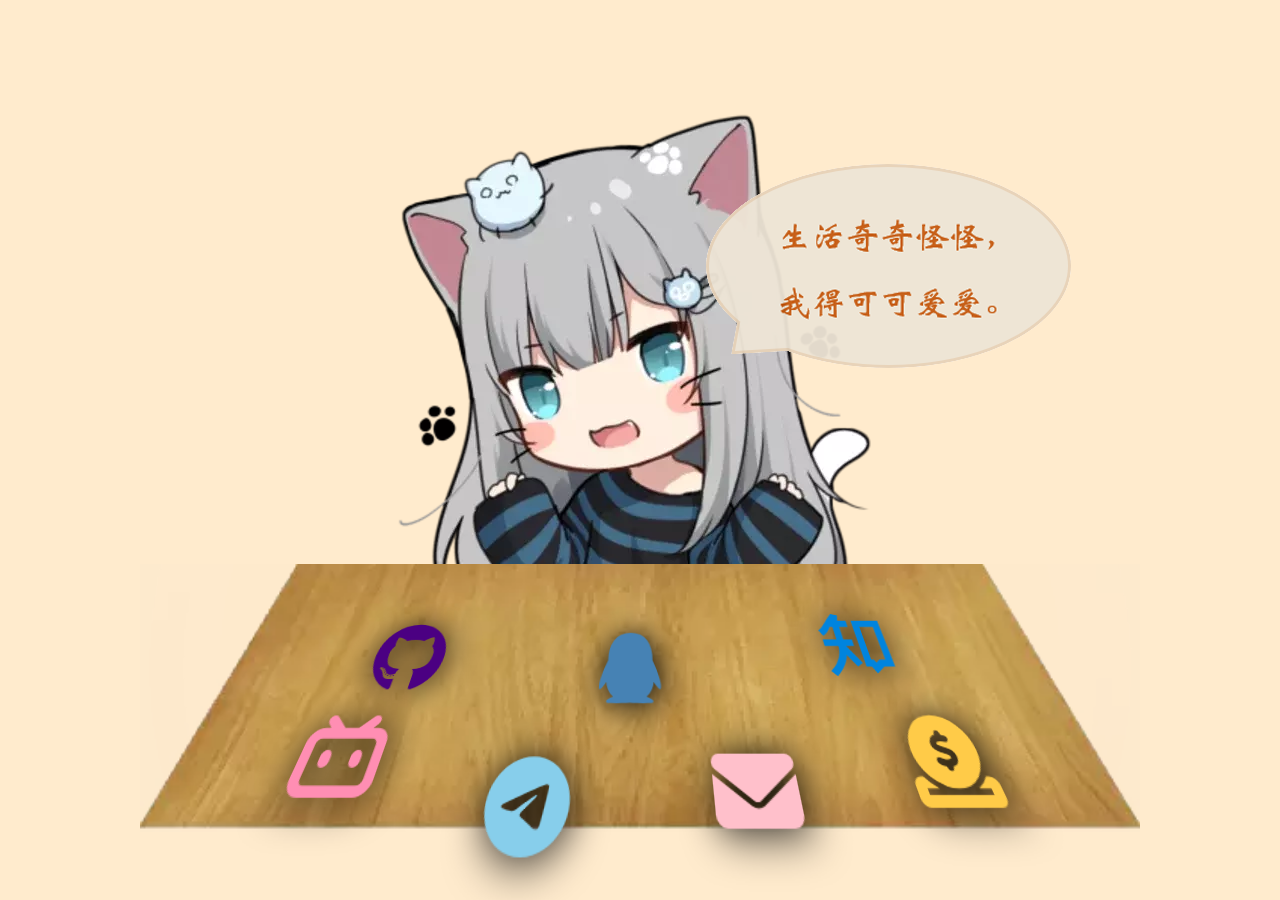
==== index.html @ 1e014f0e "添加知乎，更换图标" ====
<!DOCTYPE html>
<html lang="en">

<head>
    <!--<meta name="viewport" content="width=device-width, initial-scale=1.0">-->
    <meta http-equiv="Content-Type" content="text/html; charset=UTF-8" />
    <meta name="description" content="这里是轻稚天雪的主页哦w">
    <meta name="keywords" content="轻稚,天雪,轻稚天雪,主页,个人网站,博客,blog,qztx,qtqz">
    <meta name="author" content="轻稚天雪">
    <!--<link rel="stylesheet" href="https://use.fontawesome.com/releases/v5.15.4/css/all.css">-->
    <link rel="stylesheet" href="./css/all.min.css">
    <!--fa6-->
    <link rel="Shortcut Icon" href="favicon.ico" type="image/x-icon" />
    <title>🐾轻稚天雪的主页❄</title>
    <style>
        body {
            background-color: blanchedalmond;
            max-width: 100vw;
            margin: 0 auto;
        }

        /*

            display: flex;
    max-width: 100vw;
*/

        .main {
            margin: 0 auto;
            position: relative;
            margin-top: 100px;
            width: 1000px;
            /*text-align: center;
            display: flex;
            flex-direction: column;*/
        }

        .main>img {
            display: block;
            margin: 0 auto;
        }

        .wt {
            width: 1000px;
            position: relative;
            top: -18px;
        }

        .virtualTable {
            margin: 0 auto;
            height: 150px;
            width: 1000px;
            margin: 0 auto;
            perspective: 500px;
            perspective-origin: 50% -100%;
            position: relative;
            top: -255px;
        }

        .table {
            /*border: 1px yellow solid;*/
            height: 150px;
            width: 700px;
            display: flex;
            flex-direction: column;
            justify-content: space-around;
            font-size: 72px;
            transform: rotateX(50deg);
            margin: 0 auto;
            text-shadow: 2px 2px 30px #000000;

        }

        .row {
            /*border: 1px slateblue solid;*/
            display: flex;
            justify-content: space-around;

        }

        .row a {
            margin: 0 50px;
        }

        .row a:hover {
            text-shadow: 2px 2px 30px rgba(255, 219, 102, 0.5);
        }

        .row svg {
            color: rgb(0, 132, 222);
            width: 90px;
            vertical-align: middle;
            fill: currentColor;
            overflow: hidden;
            filter: drop-shadow(2px 2px 18px rgba(0, 0, 0, 0.9));
        }

        .row svg:hover,
        .row a img:hover {
            box-shadow: 1px 1px 50px rgb(255 219 102);
            background-color: rgba(255, 219, 102, 0.4);
            border-radius: 24px;
            filter: none;
        }

        .fa-github {
            color: indigo;
            margin-top: 25px;
        }

        .fa-qq {
            color: steelblue;
            margin-top: 35px;
        }

        .fa-telegram {
            color: skyblue;
            margin-top: 35px;
            margin-right: 20px;
        }

        .fa-donate {
            color: rgb(255, 203, 72);
        }

        .fa-envelope {
            margin-top: 25px;
            color: pink;
        }

        .fa-bilibili {
            color: rgb(255, 142, 179);
        }

        .fa-zhihu {
            color: rgb(5, 109, 232);
        }

        .say {
            position: absolute;
            top: 80px;
            transition: 0.8s;
            opacity: 0;
            display: none;
            right: 0;
            left: 0;
            transform: translateX(250px);
        }

        .say2 {
            top: 60px;
            opacity: 0.95;
            display: initial;
        }

        .loading-bar {
            position: fixed;
            top: 0;
            left: 0;
            z-index: 99999;
            opacity: 0;
            transition: opacity .4s linear;
        }

        .progress {
            position: fixed;
            top: 0;
            left: 0;
            width: 0;
            height: 3px;
            background-color: #4da0ff;
            box-shadow: 0 0 10px rgba(119, 182, 255, .7);
        }

        .loading-bar.loading {
            opacity: 1;
            transition: none;
        }

        .loading-bar.loading .progress {
            transition: width .4s ease;
        }
    </style>
</head>

<body>
    <div class="loading-bar">
        <div class="progress"></div>
    </div>
    <div class="main">
        <img src='img/27.webp'>
        <img class="wt" src='img/wt.webp'>
        <img class="say" src='img/say.png' onclick="s()">
    </div>
    <div style="height: 0px;">
        <div class="virtualTable">
            <div class="table">
                <div class="row">
                    <a href="https://github.com/qtqz" target="_blank"><i class="fab fa-github" title="我的GitHub"></i></a>
                    <a href="javascript:alert('保密哦w');"><i class="fab fa-qq" title="我的QQ"></i></a>
                    <a href="https://www.zhihu.com/people/qi-feng-li-zhi" title="我的知乎" target="_blank">
                        <svg viewBox="0 0 25 25">
                            <path
                                d="m12.344 17.963l-1.688 1.074l-2.131-3.35c-.44 1.402-1.172 2.665-2.139 3.825c-.402.483-.82.918-1.301 1.375c-.155.147-.775.717-.878.82l-1.414-1.414c.139-.139.787-.735.915-.856c.43-.408.795-.79 1.142-1.206c1.266-1.518 2.03-3.21 2.137-5.231H3v-2h4V7h-.868c-.689 1.266-1.558 2.222-2.618 2.857L2.486 8.143c1.395-.838 2.425-2.604 5.038-5.36l1.952.434c-.14.633-.303 1.227-.489 1.783H11.5v2H9v4h2.5v2H9.185l3.159 4.963zm3.838-.07L17.298 17H19V7h-4v10h.736l.446.893zM13 5h8v14h-3l-2.5 2l-1-2H13V5z">
                            </path>
                        </svg>
                        <!--<i class="fa-brands fa-zhihu"
                           ></i>-->
                    </a>
                </div>
                <div class="row">
                    <a href="javascript:alert('保密哦w');" title="我的B站"><i class="fa-brands fa-bilibili"
                            title="我的B站"></i></a>
                    <a href="javascript:alert('qtqz9');"><i class="fab fa-telegram" title="我的Telegram"></i></a>
                    <a href="javascript:alert('qzqz7@qq.com');"><i class="fas fa-envelope" title="我的电子邮箱"></i></a>
                    <a href="http://www.pkuit.com/data/attachment/album/202204/22/164747d7974y2d2m4lhk5b.png"
                        target="_blank"><i class="fas fa-donate" title="给我打钱"></i></a>
                </div>
            </div>
        </div>
    </div>
    <script>
        setTimeout(function () {
            //百度统计，加载失败不影响其他内容
            var _hmt = _hmt || [];
            (function () {
                var hm = document.createElement("script");
                hm.src = "https://hm.baidu.com/hm.js?e3f80eebb7039766ba117caa9000c0c2";
                var s = document.getElementsByTagName("script")[0];
                s.parentNode.insertBefore(hm, s);
            })();
        }, 3000);
        function s() {
            alert(navigator.userAgent + '\nCookie= ' + navigator.cookieEnabled + '\nclientWidth= ' + document.documentElement.clientWidth + '' + '\nclientHeight= ' + document.documentElement.clientHeight + '\nscreenwidth= ' + window.screen.width + '\nscreenheight= ' + window.screen.height + '\ndevicePixelRatio= ' + window.devicePixelRatio);
        }

        //by https://liuyib.github.io/2019/09/24/use-pjax-to-your-site/#%E5%BC%80%E5%A7%8B%E4%BD%BF%E7%94%A8
        var loadingBar = parent.document.querySelector(".loading-bar");
        var progress = parent.document.querySelector(".loading-bar .progress");
        var MID_LOADING_WIDTH = 58;
        // 进度条的最大增加宽度
        var MAX_LOADING_WIDTH = 95;
        var timer = null;
        //加载进度条
        //console.log('开始时执行的函数');
        // 进度条默认已经加载 20%
        var loadingBarWidth = 20;
        // 显示进度条
        loadingBar.classList.add("loading");
        // 初始化进度条的宽度
        progress.style.width = loadingBarWidth + "%";

        clearInterval(timer);
        timer = setInterval(function () {
            // 进度条的增加速度（可以改为一个随机值，显得更加真实）
            // 先快后慢
            if (loadingBarWidth < MID_LOADING_WIDTH) {
                loadingBarWidth += 5;
            } else {
                loadingBarWidth += 2.5;
            }
            // 当进度条到达 95% 后停止增加
            if (loadingBarWidth > MAX_LOADING_WIDTH) {
                loadingBarWidth = MAX_LOADING_WIDTH;
            }
            progress.style.width = loadingBarWidth + "%";
        }, 900);
        window.onload = () => {
            document.querySelector('.say').classList.add("say2");
            //console.log('完成之后执行的函数');
            clearInterval(timer);
            progress.style.width = "100%";
            loadingBar.classList.remove("loading");
            setTimeout(function () {
                progress.style.width = 0;
            }, 400);
        }

        /*
        console.log($(document.querySelector('link')).html());
        $(".say").addClass("say2");
        
        setTimeout(function () {
            document.querySelector('.say').classList.add("say2");
        }, 1800);
*/
    </script>
    <!--
-->
</body>
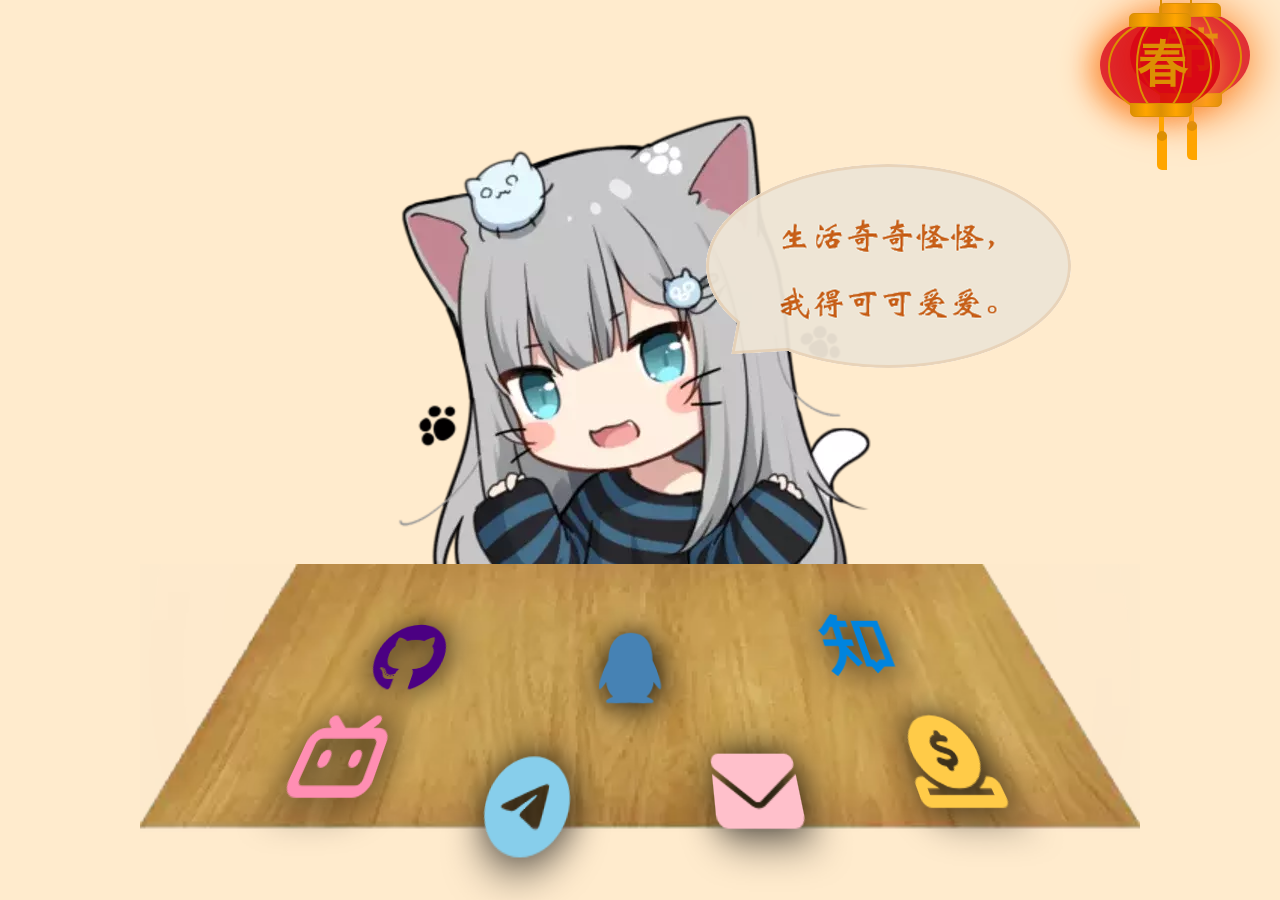
==== commit f8d6fdd9: "添加春节灯笼" ====
--- a/index.html
+++ b/index.html
@@ -12,17 +12,187 @@
     <!--fa6-->
     <link rel="Shortcut Icon" href="favicon.ico" type="image/x-icon" />
     <title>🐾轻稚天雪的主页❄</title>
+<style type="text/css">
+.deng-box {
+	position: fixed;
+	top: -40px;
+	right: -20px;
+	z-index: 999;
+}
+ 
+.deng-box1 {
+	position: fixed;
+	top: -30px;
+	right: 10px;
+	z-index: 999;
+}
+ 
+.deng-box1 .deng {
+	position: relative;
+	width: 120px;
+	height: 90px;
+	margin: 50px;
+	background: #d8000f;
+	background: rgba(216, 0, 15, 0.8);
+	border-radius: 50% 50%;
+	-webkit-transform-origin: 50% -100px;
+	-webkit-animation: swing 5s infinite ease-in-out;
+	box-shadow: -5px 5px 30px 4px rgba(252, 144, 61, 1);
+}
+ 
+.deng {
+	position: relative;
+	width: 120px;
+	height: 90px;
+	margin: 50px;
+	background: #d8000f;
+	background: rgba(216, 0, 15, 0.8);
+	border-radius: 50% 50%;
+	-webkit-transform-origin: 50% -100px;
+	-webkit-animation: swing 3s infinite ease-in-out;
+	box-shadow: -5px 5px 50px 4px rgba(250, 108, 0, 1);
+}
+ 
+.deng-a {
+	width: 100px;
+	height: 90px;
+	background: #d8000f;
+	background: rgba(216, 0, 15, 0.1);
+	margin: 12px 8px 8px 8px;
+	border-radius: 50% 50%;
+	border: 2px solid #dc8f03;
+}
+ 
+.deng-b {
+	width: 45px;
+	height: 90px;
+	background: #d8000f;
+	background: rgba(216, 0, 15, 0.1);
+	margin: -4px 8px 8px 26px;
+	border-radius: 50% 50%;
+	border: 2px solid #dc8f03;
+}
+ 
+.xian {
+	position: absolute;
+	top: -20px;
+	left: 60px;
+	width: 2px;
+	height: 20px;
+	background: #dc8f03;
+}
+ 
+.shui-a {
+	position: relative;
+	width: 5px;
+	height: 20px;
+	margin: -5px 0 0 59px;
+	-webkit-animation: swing 4s infinite ease-in-out;
+	-webkit-transform-origin: 50% -45px;
+	background: #ffa500;
+	border-radius: 0 0 5px 5px;
+}
+ 
+.shui-b {
+	position: absolute;
+	top: 14px;
+	left: -2px;
+	width: 10px;
+	height: 10px;
+	background: #dc8f03;
+	border-radius: 50%;
+}
+ 
+.shui-c {
+	position: absolute;
+	top: 18px;
+	left: -2px;
+	width: 10px;
+	height: 35px;
+	background: #ffa500;
+	border-radius: 0 0 0 5px;
+}
+ 
+.deng:before {
+	position: absolute;
+	top: -7px;
+	left: 29px;
+	height: 12px;
+	width: 60px;
+	content: " ";
+	display: block;
+	z-index: 999;
+	border-radius: 5px 5px 0 0;
+	border: solid 1px #dc8f03;
+	background: #ffa500;
+	background: linear-gradient(to right, #dc8f03, #ffa500, #dc8f03, #ffa500, #dc8f03);
+}
+ 
+.deng:after {
+	position: absolute;
+	bottom: -7px;
+	left: 10px;
+	height: 12px;
+	width: 60px;
+	content: " ";
+	display: block;
+	margin-left: 20px;
+	border-radius: 0 0 5px 5px;
+	border: solid 1px #dc8f03;
+	background: #ffa500;
+	background: linear-gradient(to right, #dc8f03, #ffa500, #dc8f03, #ffa500, #dc8f03);
+}
+ 
+.deng-t {
+	font-family: 华文行楷,Arial,Lucida Grande,Tahoma,sans-serif;
+	font-size: 3.2rem;
+	color: #dc8f03;
+	font-weight: bold;
+	line-height: 85px;
+	text-align: center;
+}
+ 
+.night .deng-t, 
+.night .deng-box, 
+.night .deng-box1 {
+	background: transparent !important;
+}
+ 
+@-moz-keyframes swing {
+	0% {
+		-moz-transform: rotate(-10deg)
+	}
+ 
+	50% {
+		-moz-transform: rotate(10deg)
+	}
+ 
+	100% {
+		-moz-transform: rotate(-10deg)
+	}
+}
+ 
+@-webkit-keyframes swing {
+	0% {
+		-webkit-transform: rotate(-10deg)
+	}
+ 
+	50% {
+		-webkit-transform: rotate(10deg)
+	}
+ 
+	100% {
+		-webkit-transform: rotate(-10deg)
+	}
+}
+</style>
     <style>
         body {
             background-color: blanchedalmond;
+            margin: 0 auto;
+        }
+        /*display: flex;
             max-width: 100vw;
-            margin: 0 auto;
-        }
-
-        /*
-
-            display: flex;
-    max-width: 100vw;
 */
 
         .main {
@@ -184,6 +354,27 @@
 </head>
 
 <body>
+    <!-- 给你的网站添加灯笼特效！ - 荼蘼博客https://blog.tomys.top/2021-02/2021newyear/  灯笼1 -->
+<div class="deng-box">
+	<div class="deng">
+		<div class="xian"></div>
+		<div class="deng-a">
+			<div class="deng-b"><div class="deng-t">节</div></div>
+		</div>
+		<div class="shui shui-a"><div class="shui-c"></div><div class="shui-b"></div></div>
+	</div>
+</div>
+<!-- 灯笼2 -->
+<div class="deng-box1">
+	<div class="deng">
+		<div class="xian"></div>
+		<div class="deng-a">
+			<div class="deng-b"><div class="deng-t">春</div></div>
+		</div>
+		<div class="shui shui-a"><div class="shui-c"></div><div class="shui-b"></div></div>
+	</div>
+</div>
+
     <div class="loading-bar">
         <div class="progress"></div>
     </div>
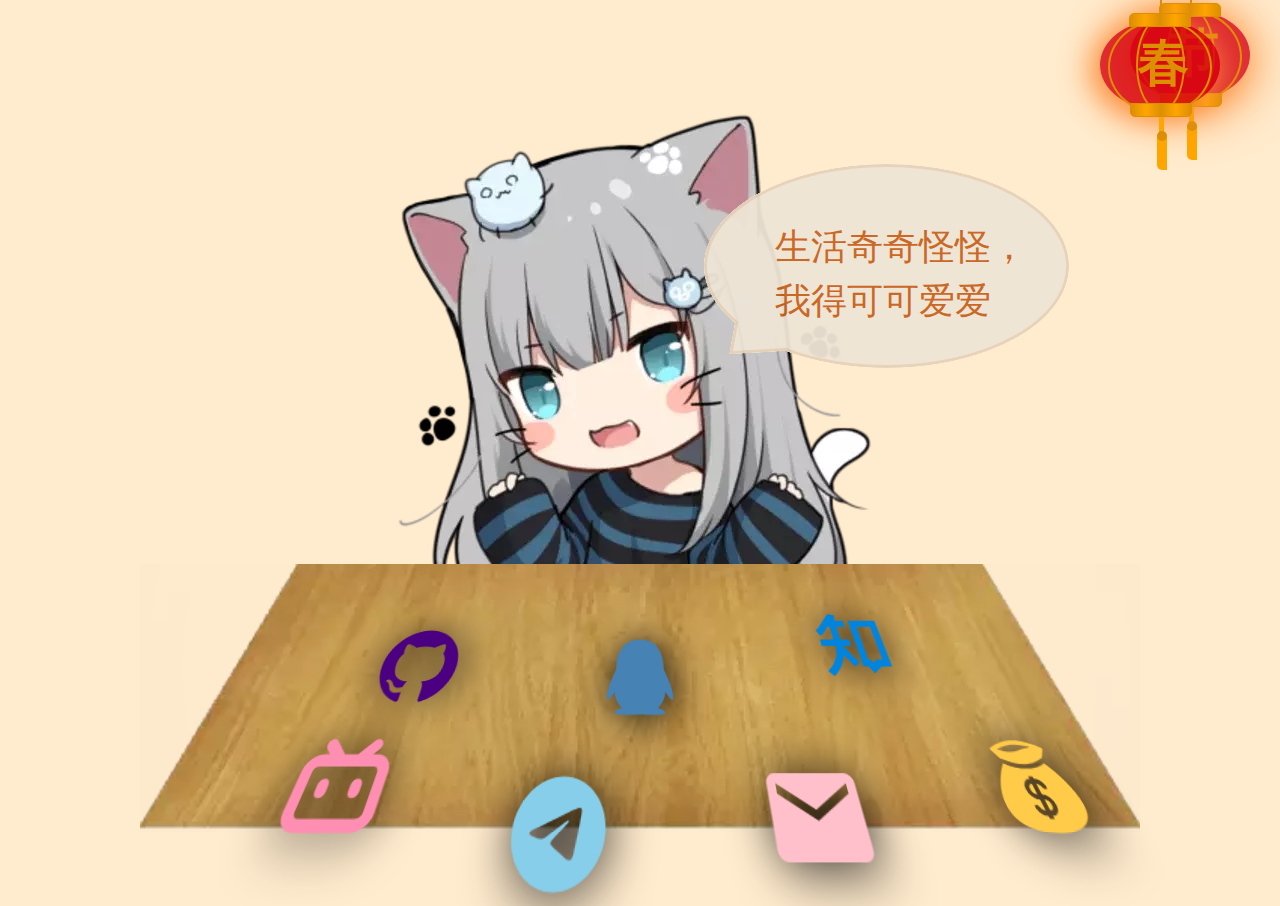
==== commit 132c13e7: "更换图标方案，减小体积" ====
--- a/index.html
+++ b/index.html
@@ -7,194 +7,211 @@
     <meta name="description" content="这里是轻稚天雪的主页哦w">
     <meta name="keywords" content="轻稚,天雪,轻稚天雪,主页,个人网站,博客,blog,qztx,qtqz">
     <meta name="author" content="轻稚天雪">
-    <!--<link rel="stylesheet" href="https://use.fontawesome.com/releases/v5.15.4/css/all.css">-->
-    <link rel="stylesheet" href="./css/all.min.css">
-    <!--fa6-->
     <link rel="Shortcut Icon" href="favicon.ico" type="image/x-icon" />
     <title>🐾轻稚天雪的主页❄</title>
-<style type="text/css">
-.deng-box {
-	position: fixed;
-	top: -40px;
-	right: -20px;
-	z-index: 999;
-}
- 
-.deng-box1 {
-	position: fixed;
-	top: -30px;
-	right: 10px;
-	z-index: 999;
-}
- 
-.deng-box1 .deng {
-	position: relative;
-	width: 120px;
-	height: 90px;
-	margin: 50px;
-	background: #d8000f;
-	background: rgba(216, 0, 15, 0.8);
-	border-radius: 50% 50%;
-	-webkit-transform-origin: 50% -100px;
-	-webkit-animation: swing 5s infinite ease-in-out;
-	box-shadow: -5px 5px 30px 4px rgba(252, 144, 61, 1);
-}
- 
-.deng {
-	position: relative;
-	width: 120px;
-	height: 90px;
-	margin: 50px;
-	background: #d8000f;
-	background: rgba(216, 0, 15, 0.8);
-	border-radius: 50% 50%;
-	-webkit-transform-origin: 50% -100px;
-	-webkit-animation: swing 3s infinite ease-in-out;
-	box-shadow: -5px 5px 50px 4px rgba(250, 108, 0, 1);
-}
- 
-.deng-a {
-	width: 100px;
-	height: 90px;
-	background: #d8000f;
-	background: rgba(216, 0, 15, 0.1);
-	margin: 12px 8px 8px 8px;
-	border-radius: 50% 50%;
-	border: 2px solid #dc8f03;
-}
- 
-.deng-b {
-	width: 45px;
-	height: 90px;
-	background: #d8000f;
-	background: rgba(216, 0, 15, 0.1);
-	margin: -4px 8px 8px 26px;
-	border-radius: 50% 50%;
-	border: 2px solid #dc8f03;
-}
- 
-.xian {
-	position: absolute;
-	top: -20px;
-	left: 60px;
-	width: 2px;
-	height: 20px;
-	background: #dc8f03;
-}
- 
-.shui-a {
-	position: relative;
-	width: 5px;
-	height: 20px;
-	margin: -5px 0 0 59px;
-	-webkit-animation: swing 4s infinite ease-in-out;
-	-webkit-transform-origin: 50% -45px;
-	background: #ffa500;
-	border-radius: 0 0 5px 5px;
-}
- 
-.shui-b {
-	position: absolute;
-	top: 14px;
-	left: -2px;
-	width: 10px;
-	height: 10px;
-	background: #dc8f03;
-	border-radius: 50%;
-}
- 
-.shui-c {
-	position: absolute;
-	top: 18px;
-	left: -2px;
-	width: 10px;
-	height: 35px;
-	background: #ffa500;
-	border-radius: 0 0 0 5px;
-}
- 
-.deng:before {
-	position: absolute;
-	top: -7px;
-	left: 29px;
-	height: 12px;
-	width: 60px;
-	content: " ";
-	display: block;
-	z-index: 999;
-	border-radius: 5px 5px 0 0;
-	border: solid 1px #dc8f03;
-	background: #ffa500;
-	background: linear-gradient(to right, #dc8f03, #ffa500, #dc8f03, #ffa500, #dc8f03);
-}
- 
-.deng:after {
-	position: absolute;
-	bottom: -7px;
-	left: 10px;
-	height: 12px;
-	width: 60px;
-	content: " ";
-	display: block;
-	margin-left: 20px;
-	border-radius: 0 0 5px 5px;
-	border: solid 1px #dc8f03;
-	background: #ffa500;
-	background: linear-gradient(to right, #dc8f03, #ffa500, #dc8f03, #ffa500, #dc8f03);
-}
- 
-.deng-t {
-	font-family: 华文行楷,Arial,Lucida Grande,Tahoma,sans-serif;
-	font-size: 3.2rem;
-	color: #dc8f03;
-	font-weight: bold;
-	line-height: 85px;
-	text-align: center;
-}
- 
-.night .deng-t, 
-.night .deng-box, 
-.night .deng-box1 {
-	background: transparent !important;
-}
- 
-@-moz-keyframes swing {
-	0% {
-		-moz-transform: rotate(-10deg)
-	}
- 
-	50% {
-		-moz-transform: rotate(10deg)
-	}
- 
-	100% {
-		-moz-transform: rotate(-10deg)
-	}
-}
- 
-@-webkit-keyframes swing {
-	0% {
-		-webkit-transform: rotate(-10deg)
-	}
- 
-	50% {
-		-webkit-transform: rotate(10deg)
-	}
- 
-	100% {
-		-webkit-transform: rotate(-10deg)
-	}
-}
-</style>
+    <style type="text/css">
+        .deng-box {
+            position: fixed;
+            top: -40px;
+            right: -20px;
+            z-index: 999;
+        }
+
+        .deng-box1 {
+            position: fixed;
+            top: -30px;
+            right: 10px;
+            z-index: 999;
+        }
+
+        .deng-box1 .deng {
+            position: relative;
+            width: 120px;
+            height: 90px;
+            margin: 50px;
+            background: #d8000f;
+            background: rgba(216, 0, 15, 0.8);
+            border-radius: 50% 50%;
+            -webkit-transform-origin: 50% -100px;
+            transform-origin: 50% -100px;
+            animation: swing 5s infinite ease-in-out;
+            -webkit-animation: swing 5s infinite ease-in-out;
+            box-shadow: -5px 5px 30px 4px rgba(252, 144, 61, 1);
+        }
+
+        .deng {
+            position: relative;
+            width: 120px;
+            height: 90px;
+            margin: 50px;
+            background: #d8000f;
+            background: rgba(216, 0, 15, 0.8);
+            border-radius: 50% 50%;
+            transform-origin: 50% -100px;
+            -webkit-transform-origin: 50% -100px;
+            -webkit-animation: swing 3s infinite ease-in-out;
+            animation: swing 3s infinite ease-in-out;
+            box-shadow: -5px 5px 50px 4px rgba(250, 108, 0, 1);
+        }
+
+        .deng-a {
+            width: 100px;
+            height: 90px;
+            background: #d8000f;
+            background: rgba(216, 0, 15, 0.1);
+            margin: 12px 8px 8px 8px;
+            border-radius: 50% 50%;
+            border: 2px solid #dc8f03;
+        }
+
+        .deng-b {
+            width: 45px;
+            height: 90px;
+            background: #d8000f;
+            background: rgba(216, 0, 15, 0.1);
+            margin: -4px 8px 8px 26px;
+            border-radius: 50% 50%;
+            border: 2px solid #dc8f03;
+        }
+
+        .xian {
+            position: absolute;
+            top: -20px;
+            left: 60px;
+            width: 2px;
+            height: 20px;
+            background: #dc8f03;
+        }
+
+        .shui-a {
+            position: relative;
+            width: 5px;
+            height: 20px;
+            margin: -5px 0 0 59px;
+            -webkit-animation: swing 4s infinite ease-in-out;
+            animation: swing 4s infinite ease-in-out;
+            -webkit-transform-origin: 50% -45px;
+            transform-origin: 50% -45px;
+            background: #ffa500;
+            border-radius: 0 0 5px 5px;
+        }
+
+        .shui-b {
+            position: absolute;
+            top: 14px;
+            left: -2px;
+            width: 10px;
+            height: 10px;
+            background: #dc8f03;
+            border-radius: 50%;
+        }
+
+        .shui-c {
+            position: absolute;
+            top: 18px;
+            left: -2px;
+            width: 10px;
+            height: 35px;
+            background: #ffa500;
+            border-radius: 0 0 0 5px;
+        }
+
+        .deng:before {
+            position: absolute;
+            top: -7px;
+            left: 29px;
+            height: 12px;
+            width: 60px;
+            content: " ";
+            display: block;
+            z-index: 999;
+            border-radius: 5px 5px 0 0;
+            border: solid 1px #dc8f03;
+            background: #ffa500;
+            background: linear-gradient(to right, #dc8f03, #ffa500, #dc8f03, #ffa500, #dc8f03);
+        }
+
+        .deng:after {
+            position: absolute;
+            bottom: -7px;
+            left: 10px;
+            height: 12px;
+            width: 60px;
+            content: " ";
+            display: block;
+            margin-left: 20px;
+            border-radius: 0 0 5px 5px;
+            border: solid 1px #dc8f03;
+            background: #ffa500;
+            background: linear-gradient(to right, #dc8f03, #ffa500, #dc8f03, #ffa500, #dc8f03);
+        }
+
+        .deng-t {
+            font-family: 华文行楷, Arial, Lucida Grande, Tahoma, sans-serif;
+            font-size: 3.2rem;
+            color: #dc8f03;
+            font-weight: bold;
+            line-height: 85px;
+            text-align: center;
+        }
+
+        .night .deng-t,
+        .night .deng-box,
+        .night .deng-box1 {
+            background: transparent !important;
+        }
+
+        @keyframes swing {
+            0% {
+                transform: rotate(-10deg)
+            }
+
+            50% {
+                transform: rotate(10deg)
+            }
+
+            100% {
+                transform: rotate(-10deg)
+            }
+        }
+
+        @-moz-keyframes swing {
+            0% {
+                -moz-transform: rotate(-10deg)
+            }
+
+            50% {
+                -moz-transform: rotate(10deg)
+            }
+
+            100% {
+                -moz-transform: rotate(-10deg)
+            }
+        }
+
+        @-webkit-keyframes swing {
+            0% {
+                -webkit-transform: rotate(-10deg)
+            }
+
+            50% {
+                -webkit-transform: rotate(10deg)
+            }
+
+            100% {
+                -webkit-transform: rotate(-10deg)
+            }
+        }
+    </style>
     <style>
         body {
             background-color: blanchedalmond;
             margin: 0 auto;
         }
+
         /*display: flex;
             max-width: 100vw;
 */
-
         .main {
             margin: 0 auto;
             position: relative;
@@ -205,7 +222,8 @@
             flex-direction: column;*/
         }
 
-        .main>img {
+        .main>img,
+        .say>img {
             display: block;
             margin: 0 auto;
         }
@@ -228,7 +246,6 @@
         }
 
         .table {
-            /*border: 1px yellow solid;*/
             height: 150px;
             width: 700px;
             display: flex;
@@ -238,27 +255,24 @@
             transform: rotateX(50deg);
             margin: 0 auto;
             text-shadow: 2px 2px 30px #000000;
-
         }
 
         .row {
-            /*border: 1px slateblue solid;*/
             display: flex;
-            justify-content: space-around;
-
+            justify-content: space-evenly;
         }
 
         .row a {
             margin: 0 50px;
         }
 
-        .row a:hover {
+        /*.row a:hover {
             text-shadow: 2px 2px 30px rgba(255, 219, 102, 0.5);
-        }
+        }*/
 
         .row svg {
-            color: rgb(0, 132, 222);
             width: 90px;
+            height: 90px;
             vertical-align: middle;
             fill: currentColor;
             overflow: hidden;
@@ -268,59 +282,68 @@
         .row svg:hover,
         .row a img:hover {
             box-shadow: 1px 1px 50px rgb(255 219 102);
-            background-color: rgba(255, 219, 102, 0.4);
+            background-color: rgba(255, 219, 102, 0.37);
             border-radius: 24px;
             filter: none;
         }
 
-        .fa-github {
+        .github {
             color: indigo;
             margin-top: 25px;
         }
 
-        .fa-qq {
+        .qq {
             color: steelblue;
             margin-top: 35px;
         }
 
-        .fa-telegram {
+        .telegram {
             color: skyblue;
             margin-top: 35px;
             margin-right: 20px;
         }
 
-        .fa-donate {
+        .donate {
             color: rgb(255, 203, 72);
         }
 
-        .fa-envelope {
+        .mail {
             margin-top: 25px;
             color: pink;
         }
 
-        .fa-bilibili {
+        .bilibili {
             color: rgb(255, 142, 179);
         }
 
-        .fa-zhihu {
-            color: rgb(5, 109, 232);
+        .zhihu {
+            color: rgb(0, 132, 222);
         }
 
         .say {
             position: absolute;
-            top: 80px;
+            top: 90px;
             transition: 0.8s;
             opacity: 0;
-            display: none;
-            right: 0;
-            left: 0;
-            transform: translateX(250px);
+            right: 64px;
+            width: 375px;
         }
 
         .say2 {
             top: 60px;
             opacity: 0.95;
-            display: initial;
+        }
+
+        .say-text {
+            font-size: 36px;
+            position: absolute;
+            display: block;
+            left: 74px;
+            top: 60px;
+            width: 7em;
+            line-height: 1.5em;
+            color: rgb(200, 97, 27);
+            font-family: 华文行楷, Arial, Lucida Grande, Tahoma, sans-serif;
         }
 
         .loading-bar {
@@ -355,25 +378,35 @@
 
 <body>
     <!-- 给你的网站添加灯笼特效！ - 荼蘼博客https://blog.tomys.top/2021-02/2021newyear/  灯笼1 -->
-<div class="deng-box">
-	<div class="deng">
-		<div class="xian"></div>
-		<div class="deng-a">
-			<div class="deng-b"><div class="deng-t">节</div></div>
-		</div>
-		<div class="shui shui-a"><div class="shui-c"></div><div class="shui-b"></div></div>
-	</div>
-</div>
-<!-- 灯笼2 -->
-<div class="deng-box1">
-	<div class="deng">
-		<div class="xian"></div>
-		<div class="deng-a">
-			<div class="deng-b"><div class="deng-t">春</div></div>
-		</div>
-		<div class="shui shui-a"><div class="shui-c"></div><div class="shui-b"></div></div>
-	</div>
-</div>
+    <div class="deng-box">
+        <div class="deng">
+            <div class="xian"></div>
+            <div class="deng-a">
+                <div class="deng-b">
+                    <div class="deng-t">节</div>
+                </div>
+            </div>
+            <div class="shui shui-a">
+                <div class="shui-c"></div>
+                <div class="shui-b"></div>
+            </div>
+        </div>
+    </div>
+    <!-- 灯笼2 -->
+    <div class="deng-box1">
+        <div class="deng">
+            <div class="xian"></div>
+            <div class="deng-a">
+                <div class="deng-b">
+                    <div class="deng-t">春</div>
+                </div>
+            </div>
+            <div class="shui shui-a">
+                <div class="shui-c"></div>
+                <div class="shui-b"></div>
+            </div>
+        </div>
+    </div>
 
     <div class="loading-bar">
         <div class="progress"></div>
@@ -381,31 +414,53 @@
     <div class="main">
         <img src='img/27.webp'>
         <img class="wt" src='img/wt.webp'>
-        <img class="say" src='img/say.png' onclick="s()">
+        <div class="say"><span class="say-text">生活奇奇怪怪，我得可可爱爱</span><img src='img/say.png' onclick="s()"></div>
     </div>
     <div style="height: 0px;">
         <div class="virtualTable">
             <div class="table">
                 <div class="row">
-                    <a href="https://github.com/qtqz" target="_blank"><i class="fab fa-github" title="我的GitHub"></i></a>
-                    <a href="javascript:alert('保密哦w');"><i class="fab fa-qq" title="我的QQ"></i></a>
+                    <a href="https://github.com/qtqz" target="_blank" title="我的GitHub"><svg class="github"
+                            xmlns="http://www.w3.org/2000/svg" width="1em" height="1em" viewBox="0 0 24 24">
+                            <path fill="currentColor"
+                                d="M12 2C6.475 2 2 6.475 2 12a9.994 9.994 0 0 0 6.838 9.488c.5.087.687-.213.687-.476c0-.237-.013-1.024-.013-1.862c-2.512.463-3.162-.612-3.362-1.175c-.113-.288-.6-1.175-1.025-1.413c-.35-.187-.85-.65-.013-.662c.788-.013 1.35.725 1.538 1.025c.9 1.512 2.338 1.087 2.912.825c.088-.65.35-1.087.638-1.337c-2.225-.25-4.55-1.113-4.55-4.938c0-1.088.387-1.987 1.025-2.688c-.1-.25-.45-1.275.1-2.65c0 0 .837-.262 2.75 1.026a9.28 9.28 0 0 1 2.5-.338c.85 0 1.7.112 2.5.337c1.912-1.3 2.75-1.024 2.75-1.024c.55 1.375.2 2.4.1 2.65c.637.7 1.025 1.587 1.025 2.687c0 3.838-2.337 4.688-4.562 4.938c.362.312.675.912.675 1.85c0 1.337-.013 2.412-.013 2.75c0 .262.188.574.688.474A10.016 10.016 0 0 0 22 12c0-5.525-4.475-10-10-10z" />
+                        </svg></a>
+                    <a href="javascript:alert('保密哦w');" title="我的QQ"><svg class="qq" xmlns="http://www.w3.org/2000/svg"
+                            width="32" height="32" viewBox="0 0 24 24">
+                            <path fill="currentColor"
+                                d="M19.913 14.529a31.977 31.977 0 0 0-.675-1.886l-.91-2.246c0-.026.012-.468.012-.696C18.34 5.86 16.507 2 12 2S5.66 5.86 5.66 9.7c0 .229.011.671.012.697l-.91 2.246a32.777 32.777 0 0 0-.675 1.886c-.86 2.737-.581 3.87-.369 3.895c.455.054 1.771-2.06 1.771-2.06c0 1.224.637 2.822 2.016 3.976c-.515.157-1.147.399-1.554.695c-.365.267-.319.54-.253.65c.289.481 4.955.307 6.303.157c1.347.15 6.014.324 6.302-.158c.066-.11.112-.382-.253-.649c-.407-.296-1.039-.538-1.555-.696c1.379-1.153 2.016-2.751 2.016-3.976c0 0 1.316 2.115 1.771 2.06c.212-.025.49-1.157-.37-3.894" />
+                        </svg></a>
                     <a href="https://www.zhihu.com/people/qi-feng-li-zhi" title="我的知乎" target="_blank">
-                        <svg viewBox="0 0 25 25">
+                        <svg class="zhihu" viewBox="0 0 25 25">
                             <path
                                 d="m12.344 17.963l-1.688 1.074l-2.131-3.35c-.44 1.402-1.172 2.665-2.139 3.825c-.402.483-.82.918-1.301 1.375c-.155.147-.775.717-.878.82l-1.414-1.414c.139-.139.787-.735.915-.856c.43-.408.795-.79 1.142-1.206c1.266-1.518 2.03-3.21 2.137-5.231H3v-2h4V7h-.868c-.689 1.266-1.558 2.222-2.618 2.857L2.486 8.143c1.395-.838 2.425-2.604 5.038-5.36l1.952.434c-.14.633-.303 1.227-.489 1.783H11.5v2H9v4h2.5v2H9.185l3.159 4.963zm3.838-.07L17.298 17H19V7h-4v10h.736l.446.893zM13 5h8v14h-3l-2.5 2l-1-2H13V5z">
                             </path>
                         </svg>
-                        <!--<i class="fa-brands fa-zhihu"
-                           ></i>-->
                     </a>
                 </div>
                 <div class="row">
-                    <a href="javascript:alert('保密哦w');" title="我的B站"><i class="fa-brands fa-bilibili"
-                            title="我的B站"></i></a>
-                    <a href="javascript:alert('qtqz9');"><i class="fab fa-telegram" title="我的Telegram"></i></a>
-                    <a href="javascript:alert('qzqz7@qq.com');"><i class="fas fa-envelope" title="我的电子邮箱"></i></a>
+                    <a href="javascript:alert('保密哦w');" title="我的B站"><svg class="bilibili"
+                            xmlns="http://www.w3.org/2000/svg" width="1em" height="1em" viewBox="0 0 24 24">
+                            <path fill="currentColor"
+                                d="M18.223 3.086a1.25 1.25 0 0 1 0 1.768L17.08 5.996h1.17A3.75 3.75 0 0 1 22 9.747v7.5a3.75 3.75 0 0 1-3.75 3.75H5.75A3.75 3.75 0 0 1 2 17.247v-7.5a3.75 3.75 0 0 1 3.75-3.75h1.166L5.775 4.855a1.25 1.25 0 1 1 1.767-1.768l2.652 2.652c.079.079.145.165.198.257h3.213c.053-.092.12-.18.199-.258l2.651-2.652a1.25 1.25 0 0 1 1.768 0zm.027 5.42H5.75a1.25 1.25 0 0 0-1.247 1.157l-.003.094v7.5c0 .659.51 1.199 1.157 1.246l.093.004h12.5a1.25 1.25 0 0 0 1.247-1.157l.003-.093v-7.5c0-.69-.56-1.25-1.25-1.25zm-10 2.5c.69 0 1.25.56 1.25 1.25v1.25a1.25 1.25 0 1 1-2.5 0v-1.25c0-.69.56-1.25 1.25-1.25zm7.5 0c.69 0 1.25.56 1.25 1.25v1.25a1.25 1.25 0 1 1-2.5 0v-1.25c0-.69.56-1.25 1.25-1.25z" />
+                        </svg></a>
+                    <a href="javascript:alert('qtqz9');" title="我的Telegram"><svg class="telegram"
+                            xmlns="http://www.w3.org/2000/svg" width="1em" height="1em" viewBox="0 0 24 24">
+                            <path fill="currentColor"
+                                d="M12 2C6.48 2 2 6.48 2 12s4.48 10 10 10s10-4.48 10-10S17.52 2 12 2zm4.64 6.8c-.15 1.58-.8 5.42-1.13 7.19c-.14.75-.42 1-.68 1.03c-.58.05-1.02-.38-1.58-.75c-.88-.58-1.38-.94-2.23-1.5c-.99-.65-.35-1.01.22-1.59c.15-.15 2.71-2.48 2.76-2.69a.2.2 0 0 0-.05-.18c-.06-.05-.14-.03-.21-.02c-.09.02-1.49.95-4.22 2.79c-.4.27-.76.41-1.08.4c-.36-.01-1.04-.2-1.55-.37c-.63-.2-1.12-.31-1.08-.66c.02-.18.27-.36.74-.55c2.92-1.27 4.86-2.11 5.83-2.51c2.78-1.16 3.35-1.36 3.73-1.36c.08 0 .27.02.39.12c.1.08.13.19.14.27c-.01.06.01.24 0 .38z" />
+                        </svg></a>
+                    <a href="javascript:alert('qzqz7@qq.com');" title="我的电子邮箱"><svg class="mail"
+                            xmlns="http://www.w3.org/2000/svg" width="1em" height="1em" viewBox="0 2.4 24 24">
+                            <path fill="currentColor"
+                                d="M4 22.4q-.825 0-1.413-.587T2 20.4v-12q0-.825.588-1.413T4 6.4h16q.825 0 1.413.588T22 8.4v12q0 .825-.588 1.413T20 22.4H4Zm8-7l8-5v-2l-8 5l-8-5v2l8 5Z" />
+                        </svg></a>
                     <a href="http://www.pkuit.com/data/attachment/album/202204/22/164747d7974y2d2m4lhk5b.png"
-                        target="_blank"><i class="fas fa-donate" title="给我打钱"></i></a>
+                        target="_blank" title="给我打钱"><i></i><svg class="donate" xmlns="http://www.w3.org/2000/svg"
+                            width="1em" height="1em" viewBox="0 0 48 48">
+                            <path fill="currentColor" fill-rule="evenodd"
+                                d="M24.04 6c-4.517 0-8.633 1.492-11.068 2.711c-.22.11-.425.218-.616.322c-.378.206-.7.398-.956.567l2.77 4.078l1.304.519c5.096 2.571 11.93 2.571 17.027 0l1.48-.768l2.62-3.829a15.503 15.503 0 0 0-1.69-.957C32.489 7.437 28.472 6 24.04 6Zm-6.443 4.616a24.579 24.579 0 0 1-2.901-.728C16.977 8.875 20.377 7.8 24.039 7.8c2.537 0 4.936.516 6.92 1.17c-2.325.327-4.806.882-7.17 1.565c-1.86.538-4.034.48-6.192.081Zm15.96 5.064l-.245.124c-5.607 2.828-13.043 2.828-18.65 0l-.232-.118C6.008 24.927-.422 41.997 24.04 41.997c24.46 0 17.873-17.389 9.517-26.317ZM23 24a2 2 0 0 0 0 4v-4Zm2-2v-1h-2v1a4 4 0 0 0 0 8v4a2 2 0 0 1-1.886-1.333a1 1 0 1 0-1.886.666A4.001 4.001 0 0 0 23 36v1h2v-1a4 4 0 1 0 0-8v-4c.87 0 1.611.555 1.887 1.333a1 1 0 1 0 1.885-.666A4.001 4.001 0 0 0 25 22Zm0 8v4a2 2 0 1 0 0-4Z"
+                                clip-rule="evenodd" />
+                        </svg></a>
                 </div>
             </div>
         </div>
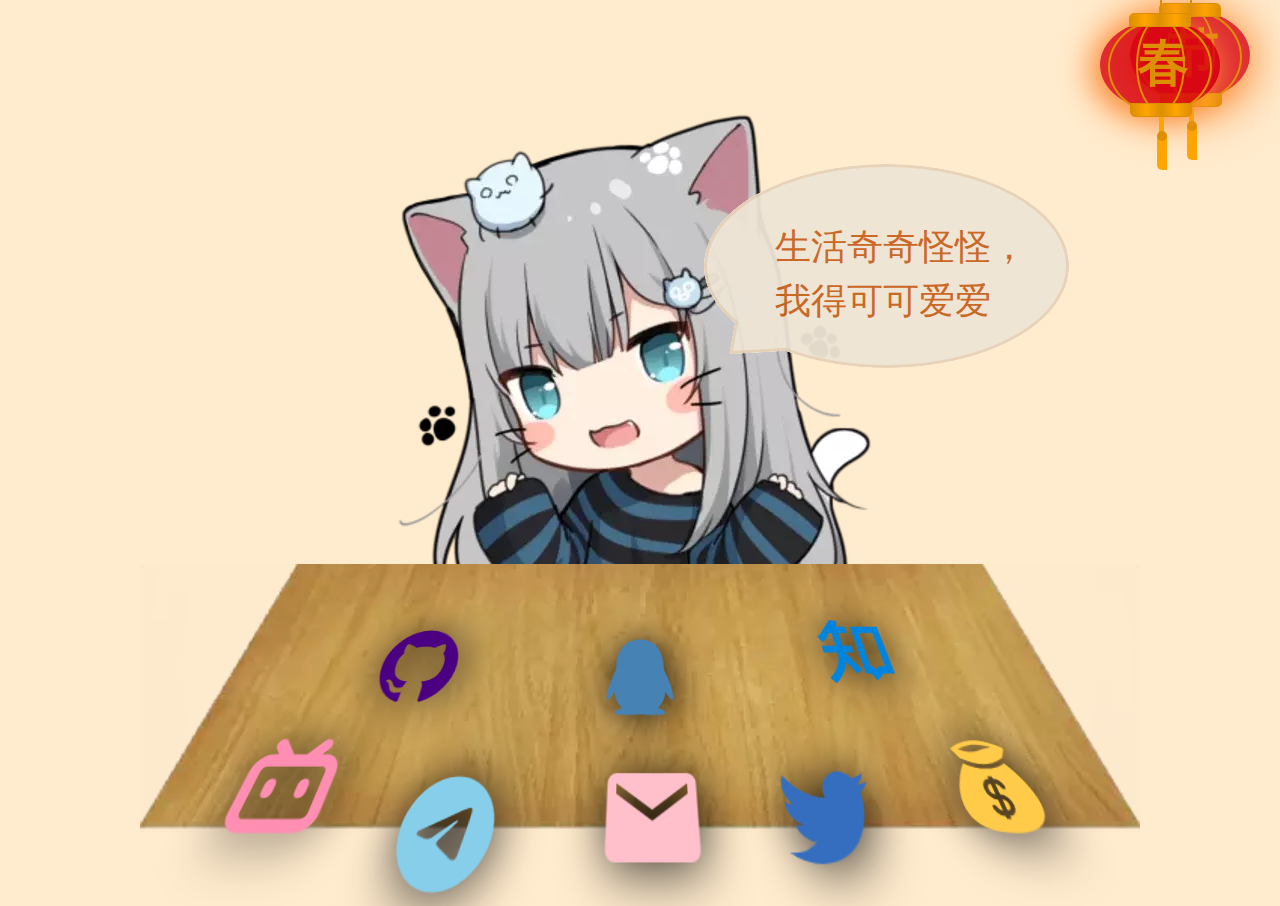
==== commit 1514d074: "add twitter and B site" ====
--- a/index.html
+++ b/index.html
@@ -247,7 +247,7 @@
 
         .table {
             height: 150px;
-            width: 700px;
+            width: 800px;
             display: flex;
             flex-direction: column;
             justify-content: space-around;
@@ -263,7 +263,7 @@
         }
 
         .row a {
-            margin: 0 50px;
+            margin: 0 0px;
         }
 
         /*.row a:hover {
@@ -316,8 +316,15 @@
             color: rgb(255, 142, 179);
         }
 
+        .twitter {
+            color: rgb(24 95 191);
+            color: rgb(54 110 191);
+            margin-top: 25px;
+        }
+
         .zhihu {
             color: rgb(0, 132, 222);
+            margin-top: 10px;
         }
 
         .say {
@@ -430,7 +437,7 @@
                             <path fill="currentColor"
                                 d="M19.913 14.529a31.977 31.977 0 0 0-.675-1.886l-.91-2.246c0-.026.012-.468.012-.696C18.34 5.86 16.507 2 12 2S5.66 5.86 5.66 9.7c0 .229.011.671.012.697l-.91 2.246a32.777 32.777 0 0 0-.675 1.886c-.86 2.737-.581 3.87-.369 3.895c.455.054 1.771-2.06 1.771-2.06c0 1.224.637 2.822 2.016 3.976c-.515.157-1.147.399-1.554.695c-.365.267-.319.54-.253.65c.289.481 4.955.307 6.303.157c1.347.15 6.014.324 6.302-.158c.066-.11.112-.382-.253-.649c-.407-.296-1.039-.538-1.555-.696c1.379-1.153 2.016-2.751 2.016-3.976c0 0 1.316 2.115 1.771 2.06c.212-.025.49-1.157-.37-3.894" />
                         </svg></a>
-                    <a href="https://www.zhihu.com/people/qi-feng-li-zhi" title="我的知乎" target="_blank">
+                    <a href="https://www.zhihu.com/people/qi-feng-li-zhi" target="_blank" title="我的知乎">
                         <svg class="zhihu" viewBox="0 0 25 25">
                             <path
                                 d="m12.344 17.963l-1.688 1.074l-2.131-3.35c-.44 1.402-1.172 2.665-2.139 3.825c-.402.483-.82.918-1.301 1.375c-.155.147-.775.717-.878.82l-1.414-1.414c.139-.139.787-.735.915-.856c.43-.408.795-.79 1.142-1.206c1.266-1.518 2.03-3.21 2.137-5.231H3v-2h4V7h-.868c-.689 1.266-1.558 2.222-2.618 2.857L2.486 8.143c1.395-.838 2.425-2.604 5.038-5.36l1.952.434c-.14.633-.303 1.227-.489 1.783H11.5v2H9v4h2.5v2H9.185l3.159 4.963zm3.838-.07L17.298 17H19V7h-4v10h.736l.446.893zM13 5h8v14h-3l-2.5 2l-1-2H13V5z">
@@ -439,7 +446,7 @@
                     </a>
                 </div>
                 <div class="row">
-                    <a href="javascript:alert('保密哦w');" title="我的B站"><svg class="bilibili"
+                    <a href="https://space.bilibili.com/272073535" target="_blank" title="我的B站"><svg class="bilibili"
                             xmlns="http://www.w3.org/2000/svg" width="1em" height="1em" viewBox="0 0 24 24">
                             <path fill="currentColor"
                                 d="M18.223 3.086a1.25 1.25 0 0 1 0 1.768L17.08 5.996h1.17A3.75 3.75 0 0 1 22 9.747v7.5a3.75 3.75 0 0 1-3.75 3.75H5.75A3.75 3.75 0 0 1 2 17.247v-7.5a3.75 3.75 0 0 1 3.75-3.75h1.166L5.775 4.855a1.25 1.25 0 1 1 1.767-1.768l2.652 2.652c.079.079.145.165.198.257h3.213c.053-.092.12-.18.199-.258l2.651-2.652a1.25 1.25 0 0 1 1.768 0zm.027 5.42H5.75a1.25 1.25 0 0 0-1.247 1.157l-.003.094v7.5c0 .659.51 1.199 1.157 1.246l.093.004h12.5a1.25 1.25 0 0 0 1.247-1.157l.003-.093v-7.5c0-.69-.56-1.25-1.25-1.25zm-10 2.5c.69 0 1.25.56 1.25 1.25v1.25a1.25 1.25 0 1 1-2.5 0v-1.25c0-.69.56-1.25 1.25-1.25zm7.5 0c.69 0 1.25.56 1.25 1.25v1.25a1.25 1.25 0 1 1-2.5 0v-1.25c0-.69.56-1.25 1.25-1.25z" />
@@ -453,6 +460,11 @@
                             xmlns="http://www.w3.org/2000/svg" width="1em" height="1em" viewBox="0 2.4 24 24">
                             <path fill="currentColor"
                                 d="M4 22.4q-.825 0-1.413-.587T2 20.4v-12q0-.825.588-1.413T4 6.4h16q.825 0 1.413.588T22 8.4v12q0 .825-.588 1.413T20 22.4H4Zm8-7l8-5v-2l-8 5l-8-5v2l8 5Z" />
+                        </svg></a>
+                    <a href="javascript:alert('保密哦w');" title="我的Twitter"><svg class="twitter" xmlns="http://www.w3.org/2000/svg"
+                            width="24" height="24" viewBox="0 0 24 24">
+                            <path fill="currentColor"
+                                d="M22.162 5.656a8.384 8.384 0 0 1-2.402.658A4.196 4.196 0 0 0 21.6 4c-.82.488-1.719.83-2.656 1.015a4.182 4.182 0 0 0-7.126 3.814a11.874 11.874 0 0 1-8.62-4.37a4.168 4.168 0 0 0-.566 2.103c0 1.45.738 2.731 1.86 3.481a4.168 4.168 0 0 1-1.894-.523v.052a4.185 4.185 0 0 0 3.355 4.101a4.21 4.21 0 0 1-1.89.072A4.185 4.185 0 0 0 7.97 16.65a8.394 8.394 0 0 1-6.191 1.732a11.83 11.83 0 0 0 6.41 1.88c7.693 0 11.9-6.373 11.9-11.9c0-.18-.005-.362-.013-.54a8.496 8.496 0 0 0 2.087-2.165z" />
                         </svg></a>
                     <a href="http://www.pkuit.com/data/attachment/album/202204/22/164747d7974y2d2m4lhk5b.png"
                         target="_blank" title="给我打钱"><i></i><svg class="donate" xmlns="http://www.w3.org/2000/svg"
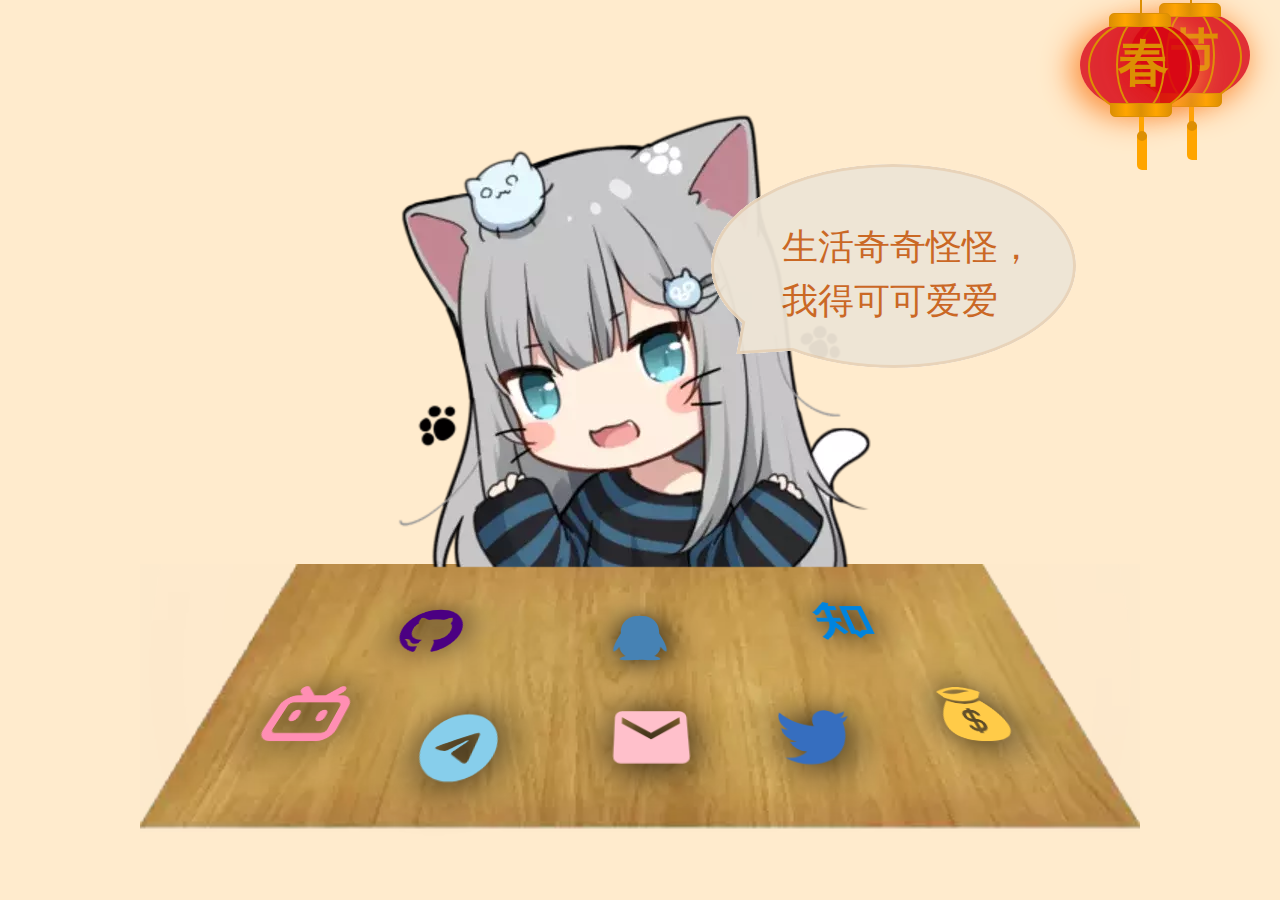
==== commit 8f929c02: "重构页面" ====
--- a/index.html
+++ b/index.html
@@ -20,11 +20,12 @@
         .deng-box1 {
             position: fixed;
             top: -30px;
-            right: 10px;
+            right: 30px;
             z-index: 999;
         }
 
-        .deng-box1 .deng {
+        .deng {
+            user-select: none;
             position: relative;
             width: 120px;
             height: 90px;
@@ -39,19 +40,14 @@
             box-shadow: -5px 5px 30px 4px rgba(252, 144, 61, 1);
         }
 
-        .deng {
-            position: relative;
-            width: 120px;
-            height: 90px;
-            margin: 50px;
-            background: #d8000f;
-            background: rgba(216, 0, 15, 0.8);
-            border-radius: 50% 50%;
-            transform-origin: 50% -100px;
-            -webkit-transform-origin: 50% -100px;
+        .deng-box .deng {
+            animation: swing 3s infinite ease-in-out;
             -webkit-animation: swing 3s infinite ease-in-out;
-            animation: swing 3s infinite ease-in-out;
-            box-shadow: -5px 5px 50px 4px rgba(250, 108, 0, 1);
+        }
+
+        .deng-box1 .deng {
+            animation: swing 5s infinite ease-in-out;
+            -webkit-animation: swing 5s infinite ease-in-out;
         }
 
         .deng-a {
@@ -206,73 +202,68 @@
     <style>
         body {
             background-color: blanchedalmond;
-            margin: 0 auto;
-        }
-
-        /*display: flex;
-            max-width: 100vw;
-*/
-        .main {
-            margin: 0 auto;
+        }
+
+        .container {
+            display: flex;
+            flex-direction: column;
+            align-items: center;
+            margin: 100px auto 0;
             position: relative;
-            margin-top: 100px;
+        }
+
+        img {
+            display: block;
+            user-select: none;
+        }
+
+        .wood {
             width: 1000px;
-            /*text-align: center;
-            display: flex;
-            flex-direction: column;*/
-        }
-
-        .main>img,
-        .say>img {
-            display: block;
-            margin: 0 auto;
-        }
-
-        .wt {
-            width: 1000px;
+            max-width: 100%;
             position: relative;
             top: -18px;
-        }
-
-        .virtualTable {
-            margin: 0 auto;
-            height: 150px;
-            width: 1000px;
-            margin: 0 auto;
+            z-index: -1;
+        }
+
+        .virtual-table {
+            height: 0px;
+            position: relative;
             perspective: 500px;
             perspective-origin: 50% -100%;
-            position: relative;
-            top: -255px;
+            width: 1000px;
+            max-width: 90%;
         }
 
         .table {
-            height: 150px;
-            width: 800px;
+            position: absolute;
+            top: -36px;
+            width: 100%;
+            padding: 0 8%;
+            box-sizing: border-box;
             display: flex;
             flex-direction: column;
             justify-content: space-around;
-            font-size: 72px;
             transform: rotateX(50deg);
-            margin: 0 auto;
             text-shadow: 2px 2px 30px #000000;
         }
 
         .row {
             display: flex;
             justify-content: space-evenly;
-        }
-
-        .row a {
+            margin-bottom: 18px;
+        }
+
+        /*.row a {
             margin: 0 0px;
-        }
+        }*/
 
         /*.row a:hover {
             text-shadow: 2px 2px 30px rgba(255, 219, 102, 0.5);
         }*/
 
         .row svg {
-            width: 90px;
-            height: 90px;
+            width: 80px;
+            height: 80px;
             vertical-align: middle;
             fill: currentColor;
             overflow: hidden;
@@ -332,8 +323,7 @@
             top: 90px;
             transition: 0.8s;
             opacity: 0;
-            right: 64px;
-            width: 375px;
+            translate: 68%;
         }
 
         .say2 {
@@ -418,13 +408,9 @@
     <div class="loading-bar">
         <div class="progress"></div>
     </div>
-    <div class="main">
+    <div class="container">
         <img src='img/27.webp'>
-        <img class="wt" src='img/wt.webp'>
-        <div class="say"><span class="say-text">生活奇奇怪怪，我得可可爱爱</span><img src='img/say.png' onclick="s()"></div>
-    </div>
-    <div style="height: 0px;">
-        <div class="virtualTable">
+        <div class="virtual-table">
             <div class="table">
                 <div class="row">
                     <a href="https://github.com/qtqz" target="_blank" title="我的GitHub"><svg class="github"
@@ -461,8 +447,8 @@
                             <path fill="currentColor"
                                 d="M4 22.4q-.825 0-1.413-.587T2 20.4v-12q0-.825.588-1.413T4 6.4h16q.825 0 1.413.588T22 8.4v12q0 .825-.588 1.413T20 22.4H4Zm8-7l8-5v-2l-8 5l-8-5v2l8 5Z" />
                         </svg></a>
-                    <a href="javascript:alert('保密哦w');" title="我的Twitter"><svg class="twitter" xmlns="http://www.w3.org/2000/svg"
-                            width="24" height="24" viewBox="0 0 24 24">
+                    <a href="javascript:alert('保密哦w');" title="我的Twitter"><svg class="twitter"
+                            xmlns="http://www.w3.org/2000/svg" width="24" height="24" viewBox="0 0 24 24">
                             <path fill="currentColor"
                                 d="M22.162 5.656a8.384 8.384 0 0 1-2.402.658A4.196 4.196 0 0 0 21.6 4c-.82.488-1.719.83-2.656 1.015a4.182 4.182 0 0 0-7.126 3.814a11.874 11.874 0 0 1-8.62-4.37a4.168 4.168 0 0 0-.566 2.103c0 1.45.738 2.731 1.86 3.481a4.168 4.168 0 0 1-1.894-.523v.052a4.185 4.185 0 0 0 3.355 4.101a4.21 4.21 0 0 1-1.89.072A4.185 4.185 0 0 0 7.97 16.65a8.394 8.394 0 0 1-6.191 1.732a11.83 11.83 0 0 0 6.41 1.88c7.693 0 11.9-6.373 11.9-11.9c0-.18-.005-.362-.013-.54a8.496 8.496 0 0 0 2.087-2.165z" />
                         </svg></a>
@@ -476,18 +462,22 @@
                 </div>
             </div>
         </div>
+        <img class="wood" src='img/wt.webp'>
+        <div class="say"><span class="say-text">生活奇奇怪怪，我得可可爱爱</span><img src='img/say.png' onclick="s()"></div>
     </div>
     <script>
-        setTimeout(function () {
-            //百度统计，加载失败不影响其他内容
-            var _hmt = _hmt || [];
-            (function () {
-                var hm = document.createElement("script");
-                hm.src = "https://hm.baidu.com/hm.js?e3f80eebb7039766ba117caa9000c0c2";
-                var s = document.getElementsByTagName("script")[0];
-                s.parentNode.insertBefore(hm, s);
-            })();
-        }, 3000);
+        if (window.location.href.match('https')) {
+            setTimeout(function () {
+                //百度统计，加载失败不影响其他内容
+                var _hmt = _hmt || [];
+                (function () {
+                    var hm = document.createElement("script");
+                    hm.src = "https://hm.baidu.com/hm.js?e3f80eebb7039766ba117caa9000c0c2";
+                    var s = document.getElementsByTagName("script")[0];
+                    s.parentNode.insertBefore(hm, s);
+                })();
+            }, 3000);
+        }
         function s() {
             alert(navigator.userAgent + '\nCookie= ' + navigator.cookieEnabled + '\nclientWidth= ' + document.documentElement.clientWidth + '' + '\nclientHeight= ' + document.documentElement.clientHeight + '\nscreenwidth= ' + window.screen.width + '\nscreenheight= ' + window.screen.height + '\ndevicePixelRatio= ' + window.devicePixelRatio);
         }
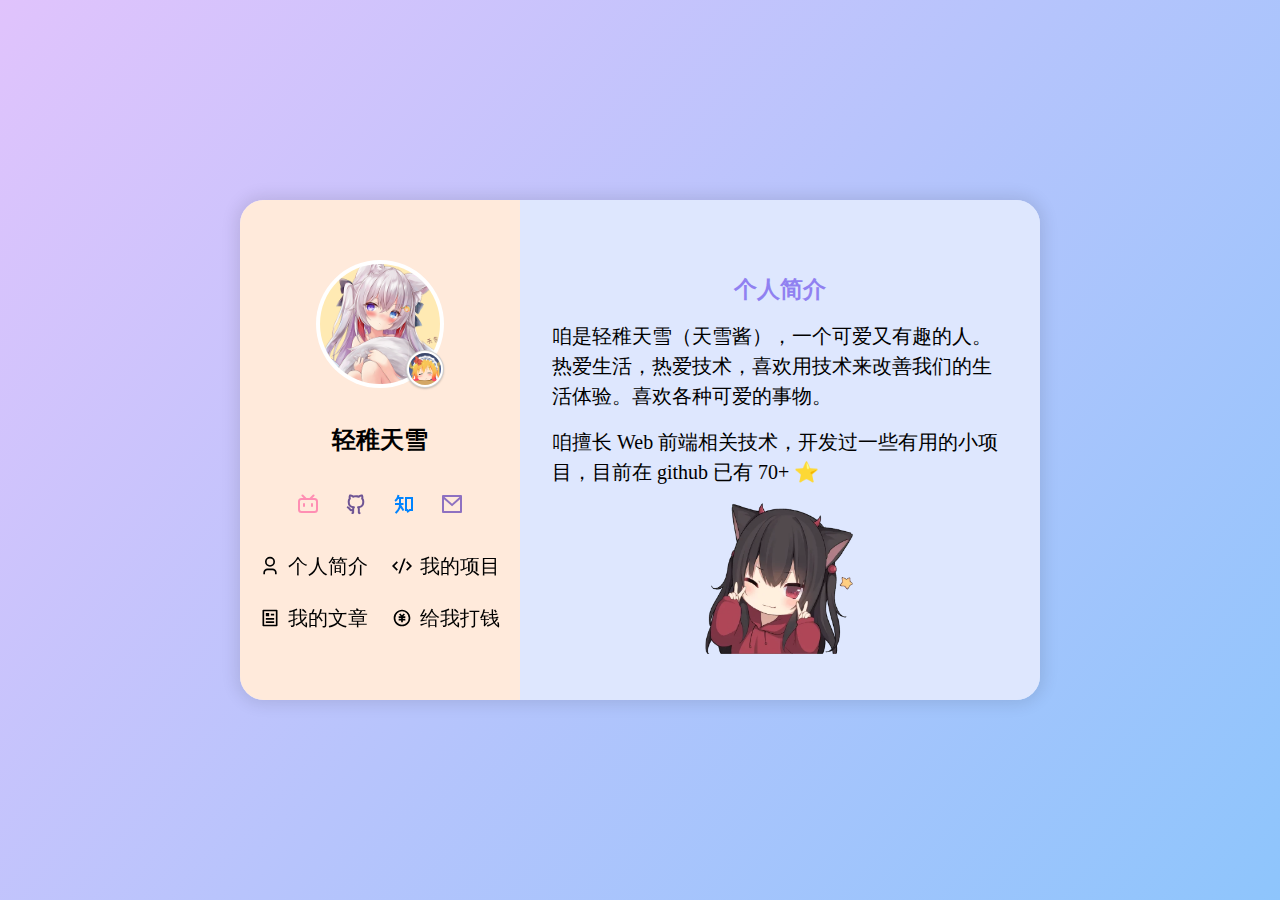
==== commit bb68b42e: "新版主页" ====
--- a/index.html
+++ b/index.html
@@ -2,537 +2,680 @@
 <html lang="en">
 
 <head>
-    <!--<meta name="viewport" content="width=device-width, initial-scale=1.0">-->
-    <meta http-equiv="Content-Type" content="text/html; charset=UTF-8" />
+    <meta charset="UTF-8">
+    <meta http-equiv="X-UA-Compatible" content="IE=edge">
+    <meta name="viewport" content="width=device-width, initial-scale=1.0">
     <meta name="description" content="这里是轻稚天雪的主页哦w">
     <meta name="keywords" content="轻稚,天雪,轻稚天雪,主页,个人网站,博客,blog,qztx,qtqz">
     <meta name="author" content="轻稚天雪">
     <link rel="Shortcut Icon" href="favicon.ico" type="image/x-icon" />
     <title>🐾轻稚天雪的主页❄</title>
-    <style type="text/css">
-        .deng-box {
+    <style>
+        * {
+            margin: 0;
+            padding: 0;
+            box-sizing: border-box;
+        }
+
+        html::before {
+            content: '';
+            width: 100%;
+            height: 100%;
             position: fixed;
-            top: -40px;
-            right: -20px;
-            z-index: 999;
-        }
-
-        .deng-box1 {
+            z-index: -1;
+            background: linear-gradient(130deg, #e0c3fc 0%, #8ec5fc 100%) no-repeat;
+        }
+
+        a:link,
+        a:visited,
+        a:active {
+            text-decoration: none;
+            transition: all .3s;
+        }
+
+        a:hover {
+            text-decoration: underline;
+        }
+
+        a {
+            color: rgb(0, 108, 208);
+        }
+
+        ::selection {
+            background-color: rgb(142, 113, 193);
+            color: #fff;
+        }
+
+        body {
+            display: flex;
+            justify-content: center;
+            align-items: center;
+            height: 100vh;
+        }
+
+        .box {
+            z-index: 2;
+            display: flex;
+            overflow: hidden;
+            position: relative;
+            width: 800px;
+            height: 500px;
+            background-color: rgba(255, 255, 255, 60%);
+            border-radius: 1.5rem;
+            box-shadow: 0 0 1rem 0.2rem rgb(0 0 0 / 10%);
+        }
+
+        .left {
+            position: relative;
+            width: 35%;
+            height: 100%;
+            background-color: skyblue;
+            background-color: hsl(260deg 100% 89.6%);
+            background-color: hsl(24 100% 93% / 1);
+            display: flex;
+            flex-direction: column;
+            /*justify-content: space-evenly;*/
+            align-items: center;
+
+            padding: 20px 0;
+        }
+
+        /*
+        .box .left::before {
+            content: '';
+            position: absolute;
+            width: 100%;
+            height: 100%;
+            background-image: url(./left.png);
+            background-size: cover;
+            opacity: 80%;
+        }
+*/
+
+        /* https://space.bilibili.com/108279272 */
+
+
+
+        .avatar-box {
+            margin-top: 40px;
+        }
+
+        .avatar {
+            display: inline-block;
+            line-height: 0;
+            position: relative;
+        }
+
+        .avatar>img {
+            height: 128px;
+            width: 128px;
+            max-width: 100%;
+            margin: 0;
+            padding: 4px;
+            background-color: white;
+            box-shadow: 0 0 10px rgba(black, 0.2);
+            transition: 0.4s;
+            border-radius: 50%;
+
+        }
+
+        .avatar:hover {
+            box-shadow: 0 0 30px rgba(var(--va-c-primary-rgb), 0.2);
+        }
+
+        .site-author-status {
+            position: absolute;
+            bottom: 0;
+            right: 0;
+            border-radius: 50%;
+            box-shadow: 0 1px 2px rgba(0, 0, 0, 0.2);
+            background-color: #ccc;
+            border: 1px solid rgba(255, 255, 255, 0.1);
+        }
+
+        .site-author-status img {
+            height: 36px;
+            width: 36px;
+            max-width: 100%;
+            margin: 0;
+            padding: 2px;
+            background-color: white;
+            box-shadow: 0 0 10px rgba(black, 0.2);
+            transition: 0.4s;
+            border-radius: 50%;
+        }
+
+        .my-name {
+            color: var(--va-c-text);
+            font-family: sans-serif;
+            font-weight: 900;
+            font-size: 1.5rem;
+            margin: 2rem 0 1.5rem 0;
+        }
+
+        .site-subtitle {
+            color: get-css-var('c-gray');
+            display: block;
+        }
+
+        .site-description {
+            color: var(--va-c-text);
+            font-size: 0.8rem;
+        }
+
+        .social-box {
+            display: flex;
+            justify-content: center;
+            flex-wrap: wrap;
+        }
+
+        .social-box svg {
+            width: auto;
+            height: auto;
+        }
+
+        .yun-icon-btn {
+            background-color: transparent;
+            cursor: pointer;
+            display: inline-flex;
+            align-items: center;
+            justify-content: center;
+            border: none;
+            width: 3rem;
+            height: 3rem;
+            border-radius: 50%;
+            transition: background-color 0.5s;
+        }
+
+        .yun-icon-btn:hover {
+            background-color: rgba(142, 113, 188, .12);
+        }
+
+        .routers {
+            margin-top: 1rem;
+            font-size: 1.25rem;
+            line-height: 1.75rem;
+            display: flex;
+            flex-wrap: wrap;
+            justify-content: center;
+            gap: .5rem;
+        }
+
+        .routers svg {
+            width: 20px;
+            height: auto;
+        }
+
+        .router {
+            transition-duration: .15s;
+            border-radius: .5rem;
+            padding: .5rem;
+            overflow: hidden;
+            display: flex;
+            align-content: center;
+            gap: .5rem;
+            cursor: pointer;
+        }
+
+        .router:hover {
+            background-color: #fff9;
+        }
+
+        a[target="_blank"],
+        .external-link {
+            cursor: url("./img/external-link.png"), alias;
+        }
+
+        .footer {
+            transition: opacity .5s ease-in-out;
+            margin: 0px 20px;
+            font-size: 14px;
+            opacity: 0;
+            user-select: none;
+            transition-delay: 1.5s;
+            width: 100%;
+        }
+
+        .left:hover .footer {
+            opacity: 1;
+            user-select: auto;
+        }
+
+        .footer>div {
+            float: right;
+            padding: 1rem 2rem;
+        }
+
+        .right {
+            z-index: 2;
+            display: flex;
+            width: 65%;
+            min-height: 400px;
+            padding: 1rem 2rem 0 2rem;
+            box-sizing: border-box;
+            flex-direction: column;
+            align-items: center;
+            justify-content: center;
+            font-size: 1.25rem;
+            background-color: rgb(222, 231, 254);
+        }
+
+        .right h3 {
+            color: rgb(144, 129, 241);
+            margin: 1rem 0;
+        }
+
+        .right ul {
+            margin: 0 2rem 2rem 0rem;
+            list-style-type: none;
+        }
+
+        .right.ra2 li:before {
+            content: url("[data-uri]");
+            vertical-align: middle;
+            opacity: 0.6;
+            scale: 0.7;
+            margin-right: 0px;
+            display: inline-block;
+        }
+
+        .proj .desc {
+            margin-top: 5px;
+            font-size: 16px;
+            /* font-size: 14px; */
+        }
+
+        .proj {
+            border: 1px solid #fff;
+            background-color: #fffa;
+            border-radius: 8px;
+            overflow: hidden;
+            padding:
+                /* .5rem */
+                1rem;
+            margin: 1rem 0;
+        }
+
+        .proj svg {
+            vertical-align: top;
+        }
+
+        p {
+            line-height: 1.5em;
+            padding-bottom: 1rem;
+        }
+
+        .info img {
+            width: 160px;
+            user-select: none;
+            pointer-events: none;
+        }
+
+        .effect {
             position: fixed;
-            top: -30px;
-            right: 30px;
-            z-index: 999;
-        }
-
-        .deng {
-            user-select: none;
-            position: relative;
-            width: 120px;
-            height: 90px;
-            margin: 50px;
-            background: #d8000f;
-            background: rgba(216, 0, 15, 0.8);
-            border-radius: 50% 50%;
-            -webkit-transform-origin: 50% -100px;
-            transform-origin: 50% -100px;
-            animation: swing 5s infinite ease-in-out;
-            -webkit-animation: swing 5s infinite ease-in-out;
-            box-shadow: -5px 5px 30px 4px rgba(252, 144, 61, 1);
-        }
-
-        .deng-box .deng {
-            animation: swing 3s infinite ease-in-out;
-            -webkit-animation: swing 3s infinite ease-in-out;
-        }
-
-        .deng-box1 .deng {
-            animation: swing 5s infinite ease-in-out;
-            -webkit-animation: swing 5s infinite ease-in-out;
-        }
-
-        .deng-a {
-            width: 100px;
-            height: 90px;
-            background: #d8000f;
-            background: rgba(216, 0, 15, 0.1);
-            margin: 12px 8px 8px 8px;
-            border-radius: 50% 50%;
-            border: 2px solid #dc8f03;
-        }
-
-        .deng-b {
-            width: 45px;
-            height: 90px;
-            background: #d8000f;
-            background: rgba(216, 0, 15, 0.1);
-            margin: -4px 8px 8px 26px;
-            border-radius: 50% 50%;
-            border: 2px solid #dc8f03;
-        }
-
-        .xian {
-            position: absolute;
-            top: -20px;
-            left: 60px;
-            width: 2px;
-            height: 20px;
-            background: #dc8f03;
-        }
-
-        .shui-a {
-            position: relative;
-            width: 5px;
-            height: 20px;
-            margin: -5px 0 0 59px;
-            -webkit-animation: swing 4s infinite ease-in-out;
-            animation: swing 4s infinite ease-in-out;
-            -webkit-transform-origin: 50% -45px;
-            transform-origin: 50% -45px;
-            background: #ffa500;
-            border-radius: 0 0 5px 5px;
-        }
-
-        .shui-b {
-            position: absolute;
-            top: 14px;
-            left: -2px;
-            width: 10px;
-            height: 10px;
-            background: #dc8f03;
-            border-radius: 50%;
-        }
-
-        .shui-c {
-            position: absolute;
-            top: 18px;
-            left: -2px;
-            width: 10px;
-            height: 35px;
-            background: #ffa500;
-            border-radius: 0 0 0 5px;
-        }
-
-        .deng:before {
-            position: absolute;
-            top: -7px;
-            left: 29px;
-            height: 12px;
-            width: 60px;
-            content: " ";
-            display: block;
-            z-index: 999;
-            border-radius: 5px 5px 0 0;
-            border: solid 1px #dc8f03;
-            background: #ffa500;
-            background: linear-gradient(to right, #dc8f03, #ffa500, #dc8f03, #ffa500, #dc8f03);
-        }
-
-        .deng:after {
-            position: absolute;
-            bottom: -7px;
-            left: 10px;
-            height: 12px;
-            width: 60px;
-            content: " ";
-            display: block;
-            margin-left: 20px;
-            border-radius: 0 0 5px 5px;
-            border: solid 1px #dc8f03;
-            background: #ffa500;
-            background: linear-gradient(to right, #dc8f03, #ffa500, #dc8f03, #ffa500, #dc8f03);
-        }
-
-        .deng-t {
-            font-family: 华文行楷, Arial, Lucida Grande, Tahoma, sans-serif;
-            font-size: 3.2rem;
-            color: #dc8f03;
-            font-weight: bold;
-            line-height: 85px;
-            text-align: center;
-        }
-
-        .night .deng-t,
-        .night .deng-box,
-        .night .deng-box1 {
-            background: transparent !important;
-        }
-
-        @keyframes swing {
-            0% {
-                transform: rotate(-10deg)
-            }
-
-            50% {
-                transform: rotate(10deg)
-            }
-
-            100% {
-                transform: rotate(-10deg)
-            }
-        }
-
-        @-moz-keyframes swing {
-            0% {
-                -moz-transform: rotate(-10deg)
-            }
-
-            50% {
-                -moz-transform: rotate(10deg)
-            }
-
-            100% {
-                -moz-transform: rotate(-10deg)
-            }
-        }
-
-        @-webkit-keyframes swing {
-            0% {
-                -webkit-transform: rotate(-10deg)
-            }
-
-            50% {
-                -webkit-transform: rotate(10deg)
-            }
-
-            100% {
-                -webkit-transform: rotate(-10deg)
-            }
+            pointer-events: none;
         }
     </style>
     <style>
-        body {
-            background-color: blanchedalmond;
-        }
-
-        .container {
-            display: flex;
-            flex-direction: column;
-            align-items: center;
-            margin: 100px auto 0;
+        /*打钱*/
+
+        .sponsor img {
+            margin-top: 1rem;
+            width: 320px;
+            height: auto;
+            box-shadow: 0 1px 3px 2px rgb(0 0 0/0.1), 0 1px 2px -1px rgb(0 0 0/0.1);
+        }
+
+        @keyframes ras {
+            0% {
+                top: 0;
+                opacity: 1;
+            }
+
+            100% {
+                top: -260px;
+                opacity: 0;
+            }
+        }
+
+        .sponsor-button {
+            color: red;
+            margin-top: 1.5rem;
+            font-size: 16px;
             position: relative;
-        }
-
-        img {
-            display: block;
-            user-select: none;
-        }
-
-        .wood {
-            width: 1000px;
-            max-width: 100%;
-            position: relative;
-            top: -18px;
-            z-index: -1;
-        }
-
-        .virtual-table {
-            height: 0px;
-            position: relative;
-            perspective: 500px;
-            perspective-origin: 50% -100%;
-            width: 1000px;
-            max-width: 90%;
-        }
-
-        .table {
+            background-color: rgba(255, 255, 255, 0.1);
+        }
+
+        .sponsor-rases {
             position: absolute;
-            top: -36px;
-            width: 100%;
-            padding: 0 8%;
-            box-sizing: border-box;
-            display: flex;
-            flex-direction: column;
-            justify-content: space-around;
-            transform: rotateX(50deg);
-            text-shadow: 2px 2px 30px #000000;
-        }
-
-        .row {
-            display: flex;
-            justify-content: space-evenly;
-            margin-bottom: 18px;
-        }
-
-        /*.row a {
-            margin: 0 0px;
-        }*/
-
-        /*.row a:hover {
-            text-shadow: 2px 2px 30px rgba(255, 219, 102, 0.5);
-        }*/
-
-        .row svg {
-            width: 80px;
-            height: 80px;
-            vertical-align: middle;
-            fill: currentColor;
-            overflow: hidden;
-            filter: drop-shadow(2px 2px 18px rgba(0, 0, 0, 0.9));
-        }
-
-        .row svg:hover,
-        .row a img:hover {
-            box-shadow: 1px 1px 50px rgb(255 219 102);
-            background-color: rgba(255, 219, 102, 0.37);
-            border-radius: 24px;
-            filter: none;
-        }
-
-        .github {
-            color: indigo;
-            margin-top: 25px;
-        }
-
-        .qq {
-            color: steelblue;
-            margin-top: 35px;
-        }
-
-        .telegram {
-            color: skyblue;
-            margin-top: 35px;
-            margin-right: 20px;
-        }
-
-        .donate {
-            color: rgb(255, 203, 72);
-        }
-
-        .mail {
-            margin-top: 25px;
-            color: pink;
-        }
-
-        .bilibili {
-            color: rgb(255, 142, 179);
-        }
-
-        .twitter {
-            color: rgb(24 95 191);
-            color: rgb(54 110 191);
-            margin-top: 25px;
-        }
-
-        .zhihu {
-            color: rgb(0, 132, 222);
-            margin-top: 10px;
-        }
-
-        .say {
-            position: absolute;
-            top: 90px;
-            transition: 0.8s;
-            opacity: 0;
-            translate: 68%;
-        }
-
-        .say2 {
-            top: 60px;
-            opacity: 0.95;
-        }
-
-        .say-text {
-            font-size: 36px;
-            position: absolute;
-            display: block;
-            left: 74px;
-            top: 60px;
-            width: 7em;
-            line-height: 1.5em;
-            color: rgb(200, 97, 27);
-            font-family: 华文行楷, Arial, Lucida Grande, Tahoma, sans-serif;
-        }
-
-        .loading-bar {
-            position: fixed;
             top: 0;
             left: 0;
-            z-index: 99999;
-            opacity: 0;
-            transition: opacity .4s linear;
-        }
-
-        .progress {
-            position: fixed;
+            transform: none !important;
+        }
+
+        .sponsor-rases-rase {
+            position: absolute;
             top: 0;
-            left: 0;
-            width: 0;
-            height: 3px;
-            background-color: #4da0ff;
-            box-shadow: 0 0 10px rgba(119, 182, 255, .7);
-        }
-
-        .loading-bar.loading {
-            opacity: 1;
-            transition: none;
-        }
-
-        .loading-bar.loading .progress {
-            transition: width .4s ease;
+            animation: ras linear 2.3s;
+            transform: none !important;
+        }
+
+        .sponsor-button .h-ico {
+            transform: scale(1.1);
+            transition: transform .3s ease-in-out;
+        }
+
+        .sponsor-button:hover {
+            background-color: rgba(255, 255, 255, 0.9);
+        }
+
+        .sponsor-button:hover .h-ico {
+            transform: scale(1.3);
+        }
+
+        .sponsor-button a:hover {
+            border: none;
+        }
+    </style>
+    <style>
+        /*打地鼠*/
+
+        #hole {
+            position: relative;
+        }
+
+        .mouse {
+            position: absolute;
+            z-index: 1;
+            width: 150px;
+            display: none;
+            bottom: 100%;
+            cursor: pointer;
+        }
+
+        .slide-fade-enter-active {
+            transition: transform 1.4s ease-in;
+        }
+
+        .slide-fade-leave-active {
+            transition: transform 0.6s ease-out;
+        }
+
+        .slide-fade-enter-from,
+        .slide-fade-leave-to {
+            transform: translateY(120px);
+            user-select: none;
+        }
+
+        @media screen and (max-width: 900px) {
+
+            body {
+                /* max-height: calc(100vh - 100px); */
+                margin: 90px 0 10px 0;
+                height: unset;
+            }
+
+            .box {
+                flex-direction: column;
+                width: 90vw;
+                height: auto;
+            }
+
+            .left,
+            .right {
+                width: 100%;
+            }
+
+            .left {
+                height: auto;
+            }
+
+            .avatar-box {
+                margin-top: 0px;
+            }
+
+            .my-name {
+                margin: .5rem 0;
+            }
         }
     </style>
 </head>
 
 <body>
-    <!-- 给你的网站添加灯笼特效！ - 荼蘼博客https://blog.tomys.top/2021-02/2021newyear/  灯笼1 -->
-    <div class="deng-box">
-        <div class="deng">
-            <div class="xian"></div>
-            <div class="deng-a">
-                <div class="deng-b">
-                    <div class="deng-t">节</div>
+    <div id="hole">
+        <img src="./img/m.png" id="mouse" class="mouse slide-fade-enter-from">
+        <div class="box">
+            <div class="left">
+                <div class="avatar-box">
+                    <div class="avatar">
+                        <img class="rounded-full" src="./img/avatar2.png" alt="avatar">
+                        <span class="site-author-status">
+                            <img src="./img/avatar.png" alt="avatar"></span>
+                    </div>
                 </div>
+                <div class="info-box">
+                    <div class="my-name">
+                        轻稚天雪
+                    </div>
+                </div>
+                <div class="social-box">
+                    <a class="links-of-author-item yun-icon-btn" href="https://space.bilibili.com/272073535"
+                        title="哔哩哔哩" target="_blank" style="color: rgb(255, 142, 179);">
+                        <svg xmlns="http://www.w3.org/2000/svg" width="24" height="24" viewBox="0 0 24 24">
+                            <path fill="currentColor"
+                                d="M7.172 2.757L10.414 6h3.171l3.243-3.242a1 1 0 1 1 1.415 1.415L16.414 6H18.5A3.5 3.5 0 0 1 22 9.5v8a3.5 3.5 0 0 1-3.5 3.5h-13A3.5 3.5 0 0 1 2 17.5v-8A3.5 3.5 0 0 1 5.5 6h2.085L5.757 4.171a1 1 0 0 1 1.415-1.415M18.5 8h-13a1.5 1.5 0 0 0-1.493 1.356L4 9.5v8a1.5 1.5 0 0 0 1.356 1.493L5.5 19h13a1.5 1.5 0 0 0 1.493-1.355L20 17.5v-8A1.5 1.5 0 0 0 18.5 8M8 11a1 1 0 0 1 1 1v2a1 1 0 1 1-2 0v-2a1 1 0 0 1 1-1m8 0a1 1 0 0 1 1 1v2a1 1 0 1 1-2 0v-2a1 1 0 0 1 1-1" />
+                        </svg>
+                    </a><a class="links-of-author-item yun-icon-btn" href="https://github.com/qtqz" title="GitHub"
+                        target="_blank" style="color: rgb(110, 84, 148);">
+                        <svg xmlns="http://www.w3.org/2000/svg" width="24" height="24" viewBox="0 0 24 24">
+                            <path fill="currentColor"
+                                d="M5.884 18.653c-.3-.2-.558-.455-.86-.816a51 51 0 0 1-.466-.579c-.463-.575-.755-.841-1.056-.95a1 1 0 1 1 .675-1.882c.752.27 1.261.735 1.947 1.588c-.094-.117.34.427.433.539c.19.227.33.365.44.438c.204.137.588.196 1.15.14c.024-.382.094-.753.202-1.095c-2.968-.726-4.648-2.64-4.648-6.396c0-1.24.37-2.356 1.058-3.292c-.218-.894-.185-1.975.302-3.192a1 1 0 0 1 .63-.582c.081-.024.127-.035.208-.047c.803-.124 1.937.17 3.415 1.096a11.7 11.7 0 0 1 2.687-.308c.912 0 1.819.104 2.684.308c1.477-.933 2.614-1.227 3.422-1.096q.128.02.218.05a1 1 0 0 1 .616.58c.487 1.216.52 2.296.302 3.19c.691.936 1.058 2.045 1.058 3.293c0 3.757-1.674 5.665-4.642 6.392c.125.415.19.878.19 1.38c0 .665-.002 1.299-.007 2.01c0 .19-.002.394-.005.706a1 1 0 0 1-.018 1.958c-1.14.227-1.984-.532-1.984-1.525l.002-.447l.005-.705c.005-.707.008-1.337.008-1.997c0-.697-.184-1.152-.426-1.361c-.661-.57-.326-1.654.541-1.751c2.966-.333 4.336-1.482 4.336-4.66c0-.955-.312-1.744-.913-2.404A1 1 0 0 1 17.2 6.19c.166-.414.236-.957.095-1.614l-.01.003c-.491.139-1.11.44-1.858.949a1 1 0 0 1-.833.135a9.6 9.6 0 0 0-2.592-.349c-.89 0-1.772.118-2.592.35a1 1 0 0 1-.829-.134c-.753-.507-1.374-.807-1.87-.947c-.143.653-.072 1.194.093 1.607a1 1 0 0 1-.189 1.045c-.597.655-.913 1.458-.913 2.404c0 3.172 1.371 4.328 4.322 4.66c.865.097 1.202 1.177.545 1.748c-.193.168-.43.732-.43 1.364v3.15c0 .985-.834 1.725-1.96 1.528a1 1 0 0 1-.04-1.962v-.99c-.91.061-1.661-.088-2.254-.485" />
+                        </svg>
+                    </a><a class="links-of-author-item yun-icon-btn" href="https://www.zhihu.com/people/qi-feng-li-zhi"
+                        title="知乎" target="_blank" style="color: rgb(0, 132, 255);">
+                        <svg xmlns="http://www.w3.org/2000/svg" width="24" height="24" viewBox="0 0 24 24">
+                            <path fill="currentColor"
+                                d="m12.345 17.963l-1.688 1.074l-2.132-3.35c-.44 1.402-1.171 2.665-2.138 3.825c-.402.483-.82.918-1.301 1.376c-.155.146-.775.716-.878.82l-1.414-1.415c.139-.139.787-.735.914-.856c.43-.408.796-.79 1.143-1.205C6.117 16.712 6.88 15.02 6.988 13H3v-2h4V7h-.868c-.689 1.266-1.558 2.222-2.618 2.858L2.486 8.143c1.396-.838 2.426-2.603 3.039-5.36l1.952.434q-.21.95-.489 1.783h4.513v2H9v4h2.5v2H9.186zm3.838-.07L17.3 17h1.702V7h-4v10h.736zM13.001 5h8v14h-3l-2.5 2l-1-2H13z" />
+                        </svg>
+                    </a><a class="links-of-author-item yun-icon-btn" href="mailto:qzqz7@qq.com" title="E-Mail"
+                        target="_blank" style="color: rgb(142, 113, 193);">
+                        <svg xmlns="http://www.w3.org/2000/svg" width="24" height="24" viewBox="0 0 24 24">
+                            <path fill="currentColor"
+                                d="M3 3h18a1 1 0 0 1 1 1v16a1 1 0 0 1-1 1H3a1 1 0 0 1-1-1V4a1 1 0 0 1 1-1m17 4.238l-7.928 7.1L4 7.216V19h16zM4.511 5l7.55 6.662L19.502 5z" />
+                        </svg>
+                    </a>
+                </div>
+                <div class="routers">
+                    <div class="router"><svg xmlns="http://www.w3.org/2000/svg" width="24" height="24"
+                            viewBox="0 0 24 24">
+                            <path fill="currentColor"
+                                d="M20 22h-2v-2a3 3 0 0 0-3-3H9a3 3 0 0 0-3 3v2H4v-2a5 5 0 0 1 5-5h6a5 5 0 0 1 5 5zm-8-9a6 6 0 1 1 0-12a6 6 0 0 1 0 12m0-2a4 4 0 1 0 0-8a4 4 0 0 0 0 8" />
+                        </svg><span>个人简介</span></div>
+                    <div class="router"><svg xmlns="http://www.w3.org/2000/svg" width="24" height="24"
+                            viewBox="0 0 24 24">
+                            <path fill="currentColor"
+                                d="m24 12l-5.657 5.657l-1.414-1.414L21.172 12l-4.243-4.243l1.414-1.414zM2.828 12l4.243 4.243l-1.414 1.414L0 12l5.657-5.657L7.07 7.757zm6.96 9H7.66l6.552-18h2.128z" />
+                        </svg><span>我的项目</span></div>
+                    <div class="router external-link" title="访问我的 Blog"><svg xmlns="http://www.w3.org/2000/svg" width="24" height="24"
+                            viewBox="0 0 24 24">
+                            <path fill="currentColor"
+                                d="M20 22H4a1 1 0 0 1-1-1V3a1 1 0 0 1 1-1h16a1 1 0 0 1 1 1v18a1 1 0 0 1-1 1m-1-2V4H5v16zM7 6h4v4H7zm0 6h10v2H7zm0 4h10v2H7zm6-9h4v2h-4z" />
+                        </svg><span><a href="https://blog.ra2map.com" target="_blank"
+                                style="color: inherit;cursor: inherit;text-decoration: none!important;">我的文章</a></span>
+                    </div>
+                    <div class="router"><svg xmlns="http://www.w3.org/2000/svg" width="24" height="24"
+                            viewBox="0 0 24 24">
+                            <path fill="currentColor"
+                                d="M12.005 22.003c-5.523 0-10-4.477-10-10s4.477-10 10-10s10 4.477 10 10s-4.477 10-10 10m0-2a8 8 0 1 0 0-16a8 8 0 0 0 0 16m1-7h3v2h-3v2h-2v-2h-3v-2h3v-1h-3v-2h2.586L8.469 7.88l1.415-1.414l2.12 2.122l2.122-2.122L15.54 7.88l-2.12 2.122h2.585v2h-3z" />
+                        </svg><span>给我打钱</span></div>
+                </div>
+                <footer class="footer">
+                    <div><a href="./old-homepage.html" target="_blank">访问旧版</a></div>
+                </footer>
             </div>
-            <div class="shui shui-a">
-                <div class="shui-c"></div>
-                <div class="shui-b"></div>
+            <div class="right project" style="display: none;">
+                <h3>我的项目</h3>
+                <ul>
+                    <li>
+                        <div class="proj">
+                            <div class="title"><svg xmlns="http://www.w3.org/2000/svg" width="26" viewBox="0 0 24 24">
+                                    <path fill="#555"
+                                        d="M12.001 2c-5.525 0-10 4.475-10 10a9.99 9.99 0 0 0 6.837 9.488c.5.087.688-.213.688-.476c0-.237-.013-1.024-.013-1.862c-2.512.463-3.162-.612-3.362-1.175c-.113-.288-.6-1.175-1.025-1.413c-.35-.187-.85-.65-.013-.662c.788-.013 1.35.725 1.538 1.025c.9 1.512 2.337 1.087 2.912.825c.088-.65.35-1.087.638-1.337c-2.225-.25-4.55-1.113-4.55-4.938c0-1.088.387-1.987 1.025-2.687c-.1-.25-.45-1.275.1-2.65c0 0 .837-.263 2.75 1.024a9.3 9.3 0 0 1 2.5-.337c.85 0 1.7.112 2.5.337c1.913-1.3 2.75-1.024 2.75-1.024c.55 1.375.2 2.4.1 2.65c.637.7 1.025 1.587 1.025 2.687c0 3.838-2.337 4.688-4.562 4.938c.362.312.675.912.675 1.85c0 1.337-.013 2.412-.013 2.75c0 .262.188.574.688.474A10.02 10.02 0 0 0 22 12c0-5.525-4.475-10-10-10" />
+                                </svg> <a href="https://github.com/qtqz/zhihu-backup-collect"
+                                    target="_blank">zhihu-backup-collect</a></div>
+                            <div class="desc">油猴脚本：知乎备份剪藏，将你喜欢的回答/文章/想法保存为 markdown / zip / png</div>
+                        </div>
+                    </li>
+                    <li>
+                        <div class="proj">
+                            <div class="title"><svg xmlns="http://www.w3.org/2000/svg" width="26" viewBox="0 0 24 24">
+                                    <path fill="#555"
+                                        d="M12.001 2c-5.525 0-10 4.475-10 10a9.99 9.99 0 0 0 6.837 9.488c.5.087.688-.213.688-.476c0-.237-.013-1.024-.013-1.862c-2.512.463-3.162-.612-3.362-1.175c-.113-.288-.6-1.175-1.025-1.413c-.35-.187-.85-.65-.013-.662c.788-.013 1.35.725 1.538 1.025c.9 1.512 2.337 1.087 2.912.825c.088-.65.35-1.087.638-1.337c-2.225-.25-4.55-1.113-4.55-4.938c0-1.088.387-1.987 1.025-2.687c-.1-.25-.45-1.275.1-2.65c0 0 .837-.263 2.75 1.024a9.3 9.3 0 0 1 2.5-.337c.85 0 1.7.112 2.5.337c1.913-1.3 2.75-1.024 2.75-1.024c.55 1.375.2 2.4.1 2.65c.637.7 1.025 1.587 1.025 2.687c0 3.838-2.337 4.688-4.562 4.938c.362.312.675.912.675 1.85c0 1.337-.013 2.412-.013 2.75c0 .262.188.574.688.474A10.02 10.02 0 0 0 22 12c0-5.525-4.475-10-10-10" />
+                                </svg> <a href="https://github.com/qtqz/natural-falling-effect"
+                                    target="_blank">natural-falling-effect</a></div>
+                            <div class="desc">JS 特效库，让你的网页飘落花瓣树叶下雨下雪。</div>
+                        </div>
+                    </li>
+                    <li>
+                        <div class="proj">
+                            <div class="title"><svg xmlns="http://www.w3.org/2000/svg" width="26" viewBox="0 0 24 24">
+                                    <path fill="#555"
+                                        d="M12 22C6.477 22 2 17.523 2 12S6.477 2 12 2s10 4.477 10 10s-4.477 10-10 10m-2.29-2.333A17.9 17.9 0 0 1 8.027 13H4.062a8.01 8.01 0 0 0 5.648 6.667M10.03 13c.151 2.439.848 4.73 1.97 6.752A15.9 15.9 0 0 0 13.97 13zm9.908 0h-3.965a17.9 17.9 0 0 1-1.683 6.667A8.01 8.01 0 0 0 19.938 13M4.062 11h3.965A17.9 17.9 0 0 1 9.71 4.333A8.01 8.01 0 0 0 4.062 11m5.969 0h3.938A15.9 15.9 0 0 0 12 4.248A15.9 15.9 0 0 0 10.03 11m4.259-6.667A17.9 17.9 0 0 1 15.973 11h3.965a8.01 8.01 0 0 0-5.648-6.667" />
+                                </svg> <a href="https://rw.ra2map.com" target="_blank">RA2 作品集锦</a></div>
+                            <div class="desc">简单的 Vue 3 项目，用于展示 RA2 相关任务和 MOD。</div>
+                        </div>
+                    </li>
+                </ul>
+            </div>
+            <div class="right info">
+                <h3>个人简介</h3>
+                <div>
+                    <p>咱是轻稚天雪（天雪酱），一个可爱又有趣的人。热爱生活，热爱技术，喜欢用技术来改善我们的生活体验。喜欢各种可爱的事物。</p>
+                    <p>咱擅长 Web 前端相关技术，开发过一些有用的小项目，目前在 github 已有 70+ ⭐</p>
+                </div>
+                <div><img src="./img/34.webp" alt=""></div>
+            </div>
+            <div class="right sponsor" style="display: none;">
+                <h3>给我打钱</h3>
+                <div><img src="./img/qztx_wx.png" alt=""></div>
+                <button class="sponsor-button yun-icon-btn shadow hover:shadow-md" onclick="rase()">
+                    <svg class="h-ico" xmlns="http://www.w3.org/2000/svg" width="24" height="24" viewBox="0 0 24 24">
+                        <path fill="currentColor"
+                            d="M16.5 3C19.538 3 22 5.5 22 9c0 7-7.5 11-10 12.5C9.5 20 2 16 2 9c0-3.5 2.5-6 5.5-6C9.36 3 11 4 12 5c1-1 2.64-2 4.5-2m-3.566 15.604a27 27 0 0 0 2.42-1.701C18.335 14.533 20 11.943 20 9c0-2.36-1.537-4-3.5-4c-1.076 0-2.24.57-3.086 1.414L12 7.828l-1.414-1.414C9.74 5.57 8.576 5 7.5 5C5.56 5 4 6.657 4 9c0 2.944 1.666 5.533 4.645 7.903c.745.593 1.54 1.146 2.421 1.7c.299.189.595.37.934.572c.339-.202.635-.383.934-.571" />
+                    </svg>
+                    <div class="sponsor-rases"></div>
+                </button>
+                <div class="sponsor-button"></div>
             </div>
         </div>
     </div>
-    <!-- 灯笼2 -->
-    <div class="deng-box1">
-        <div class="deng">
-            <div class="xian"></div>
-            <div class="deng-a">
-                <div class="deng-b">
-                    <div class="deng-t">春</div>
-                </div>
-            </div>
-            <div class="shui shui-a">
-                <div class="shui-c"></div>
-                <div class="shui-b"></div>
-            </div>
-        </div>
-    </div>
-
-    <div class="loading-bar">
-        <div class="progress"></div>
-    </div>
-    <div class="container">
-        <img src='img/27.webp'>
-        <div class="virtual-table">
-            <div class="table">
-                <div class="row">
-                    <a href="https://github.com/qtqz" target="_blank" title="我的GitHub"><svg class="github"
-                            xmlns="http://www.w3.org/2000/svg" width="1em" height="1em" viewBox="0 0 24 24">
-                            <path fill="currentColor"
-                                d="M12 2C6.475 2 2 6.475 2 12a9.994 9.994 0 0 0 6.838 9.488c.5.087.687-.213.687-.476c0-.237-.013-1.024-.013-1.862c-2.512.463-3.162-.612-3.362-1.175c-.113-.288-.6-1.175-1.025-1.413c-.35-.187-.85-.65-.013-.662c.788-.013 1.35.725 1.538 1.025c.9 1.512 2.338 1.087 2.912.825c.088-.65.35-1.087.638-1.337c-2.225-.25-4.55-1.113-4.55-4.938c0-1.088.387-1.987 1.025-2.688c-.1-.25-.45-1.275.1-2.65c0 0 .837-.262 2.75 1.026a9.28 9.28 0 0 1 2.5-.338c.85 0 1.7.112 2.5.337c1.912-1.3 2.75-1.024 2.75-1.024c.55 1.375.2 2.4.1 2.65c.637.7 1.025 1.587 1.025 2.687c0 3.838-2.337 4.688-4.562 4.938c.362.312.675.912.675 1.85c0 1.337-.013 2.412-.013 2.75c0 .262.188.574.688.474A10.016 10.016 0 0 0 22 12c0-5.525-4.475-10-10-10z" />
-                        </svg></a>
-                    <a href="javascript:alert('保密哦w');" title="我的QQ"><svg class="qq" xmlns="http://www.w3.org/2000/svg"
-                            width="32" height="32" viewBox="0 0 24 24">
-                            <path fill="currentColor"
-                                d="M19.913 14.529a31.977 31.977 0 0 0-.675-1.886l-.91-2.246c0-.026.012-.468.012-.696C18.34 5.86 16.507 2 12 2S5.66 5.86 5.66 9.7c0 .229.011.671.012.697l-.91 2.246a32.777 32.777 0 0 0-.675 1.886c-.86 2.737-.581 3.87-.369 3.895c.455.054 1.771-2.06 1.771-2.06c0 1.224.637 2.822 2.016 3.976c-.515.157-1.147.399-1.554.695c-.365.267-.319.54-.253.65c.289.481 4.955.307 6.303.157c1.347.15 6.014.324 6.302-.158c.066-.11.112-.382-.253-.649c-.407-.296-1.039-.538-1.555-.696c1.379-1.153 2.016-2.751 2.016-3.976c0 0 1.316 2.115 1.771 2.06c.212-.025.49-1.157-.37-3.894" />
-                        </svg></a>
-                    <a href="https://www.zhihu.com/people/qi-feng-li-zhi" target="_blank" title="我的知乎">
-                        <svg class="zhihu" viewBox="0 0 25 25">
-                            <path
-                                d="m12.344 17.963l-1.688 1.074l-2.131-3.35c-.44 1.402-1.172 2.665-2.139 3.825c-.402.483-.82.918-1.301 1.375c-.155.147-.775.717-.878.82l-1.414-1.414c.139-.139.787-.735.915-.856c.43-.408.795-.79 1.142-1.206c1.266-1.518 2.03-3.21 2.137-5.231H3v-2h4V7h-.868c-.689 1.266-1.558 2.222-2.618 2.857L2.486 8.143c1.395-.838 2.425-2.604 5.038-5.36l1.952.434c-.14.633-.303 1.227-.489 1.783H11.5v2H9v4h2.5v2H9.185l3.159 4.963zm3.838-.07L17.298 17H19V7h-4v10h.736l.446.893zM13 5h8v14h-3l-2.5 2l-1-2H13V5z">
-                            </path>
-                        </svg>
-                    </a>
-                </div>
-                <div class="row">
-                    <a href="https://space.bilibili.com/272073535" target="_blank" title="我的B站"><svg class="bilibili"
-                            xmlns="http://www.w3.org/2000/svg" width="1em" height="1em" viewBox="0 0 24 24">
-                            <path fill="currentColor"
-                                d="M18.223 3.086a1.25 1.25 0 0 1 0 1.768L17.08 5.996h1.17A3.75 3.75 0 0 1 22 9.747v7.5a3.75 3.75 0 0 1-3.75 3.75H5.75A3.75 3.75 0 0 1 2 17.247v-7.5a3.75 3.75 0 0 1 3.75-3.75h1.166L5.775 4.855a1.25 1.25 0 1 1 1.767-1.768l2.652 2.652c.079.079.145.165.198.257h3.213c.053-.092.12-.18.199-.258l2.651-2.652a1.25 1.25 0 0 1 1.768 0zm.027 5.42H5.75a1.25 1.25 0 0 0-1.247 1.157l-.003.094v7.5c0 .659.51 1.199 1.157 1.246l.093.004h12.5a1.25 1.25 0 0 0 1.247-1.157l.003-.093v-7.5c0-.69-.56-1.25-1.25-1.25zm-10 2.5c.69 0 1.25.56 1.25 1.25v1.25a1.25 1.25 0 1 1-2.5 0v-1.25c0-.69.56-1.25 1.25-1.25zm7.5 0c.69 0 1.25.56 1.25 1.25v1.25a1.25 1.25 0 1 1-2.5 0v-1.25c0-.69.56-1.25 1.25-1.25z" />
-                        </svg></a>
-                    <a href="javascript:alert('qtqz9');" title="我的Telegram"><svg class="telegram"
-                            xmlns="http://www.w3.org/2000/svg" width="1em" height="1em" viewBox="0 0 24 24">
-                            <path fill="currentColor"
-                                d="M12 2C6.48 2 2 6.48 2 12s4.48 10 10 10s10-4.48 10-10S17.52 2 12 2zm4.64 6.8c-.15 1.58-.8 5.42-1.13 7.19c-.14.75-.42 1-.68 1.03c-.58.05-1.02-.38-1.58-.75c-.88-.58-1.38-.94-2.23-1.5c-.99-.65-.35-1.01.22-1.59c.15-.15 2.71-2.48 2.76-2.69a.2.2 0 0 0-.05-.18c-.06-.05-.14-.03-.21-.02c-.09.02-1.49.95-4.22 2.79c-.4.27-.76.41-1.08.4c-.36-.01-1.04-.2-1.55-.37c-.63-.2-1.12-.31-1.08-.66c.02-.18.27-.36.74-.55c2.92-1.27 4.86-2.11 5.83-2.51c2.78-1.16 3.35-1.36 3.73-1.36c.08 0 .27.02.39.12c.1.08.13.19.14.27c-.01.06.01.24 0 .38z" />
-                        </svg></a>
-                    <a href="javascript:alert('qzqz7@qq.com');" title="我的电子邮箱"><svg class="mail"
-                            xmlns="http://www.w3.org/2000/svg" width="1em" height="1em" viewBox="0 2.4 24 24">
-                            <path fill="currentColor"
-                                d="M4 22.4q-.825 0-1.413-.587T2 20.4v-12q0-.825.588-1.413T4 6.4h16q.825 0 1.413.588T22 8.4v12q0 .825-.588 1.413T20 22.4H4Zm8-7l8-5v-2l-8 5l-8-5v2l8 5Z" />
-                        </svg></a>
-                    <a href="javascript:alert('保密哦w');" title="我的Twitter"><svg class="twitter"
-                            xmlns="http://www.w3.org/2000/svg" width="24" height="24" viewBox="0 0 24 24">
-                            <path fill="currentColor"
-                                d="M22.162 5.656a8.384 8.384 0 0 1-2.402.658A4.196 4.196 0 0 0 21.6 4c-.82.488-1.719.83-2.656 1.015a4.182 4.182 0 0 0-7.126 3.814a11.874 11.874 0 0 1-8.62-4.37a4.168 4.168 0 0 0-.566 2.103c0 1.45.738 2.731 1.86 3.481a4.168 4.168 0 0 1-1.894-.523v.052a4.185 4.185 0 0 0 3.355 4.101a4.21 4.21 0 0 1-1.89.072A4.185 4.185 0 0 0 7.97 16.65a8.394 8.394 0 0 1-6.191 1.732a11.83 11.83 0 0 0 6.41 1.88c7.693 0 11.9-6.373 11.9-11.9c0-.18-.005-.362-.013-.54a8.496 8.496 0 0 0 2.087-2.165z" />
-                        </svg></a>
-                    <a href="http://www.pkuit.com/data/attachment/album/202204/22/164747d7974y2d2m4lhk5b.png"
-                        target="_blank" title="给我打钱"><i></i><svg class="donate" xmlns="http://www.w3.org/2000/svg"
-                            width="1em" height="1em" viewBox="0 0 48 48">
-                            <path fill="currentColor" fill-rule="evenodd"
-                                d="M24.04 6c-4.517 0-8.633 1.492-11.068 2.711c-.22.11-.425.218-.616.322c-.378.206-.7.398-.956.567l2.77 4.078l1.304.519c5.096 2.571 11.93 2.571 17.027 0l1.48-.768l2.62-3.829a15.503 15.503 0 0 0-1.69-.957C32.489 7.437 28.472 6 24.04 6Zm-6.443 4.616a24.579 24.579 0 0 1-2.901-.728C16.977 8.875 20.377 7.8 24.039 7.8c2.537 0 4.936.516 6.92 1.17c-2.325.327-4.806.882-7.17 1.565c-1.86.538-4.034.48-6.192.081Zm15.96 5.064l-.245.124c-5.607 2.828-13.043 2.828-18.65 0l-.232-.118C6.008 24.927-.422 41.997 24.04 41.997c24.46 0 17.873-17.389 9.517-26.317ZM23 24a2 2 0 0 0 0 4v-4Zm2-2v-1h-2v1a4 4 0 0 0 0 8v4a2 2 0 0 1-1.886-1.333a1 1 0 1 0-1.886.666A4.001 4.001 0 0 0 23 36v1h2v-1a4 4 0 1 0 0-8v-4c.87 0 1.611.555 1.887 1.333a1 1 0 1 0 1.885-.666A4.001 4.001 0 0 0 25 22Zm0 8v4a2 2 0 1 0 0-4Z"
-                                clip-rule="evenodd" />
-                        </svg></a>
-                </div>
-            </div>
-        </div>
-        <img class="wood" src='img/wt.webp'>
-        <div class="say"><span class="say-text">生活奇奇怪怪，我得可可爱爱</span><img src='img/say.png' onclick="s()"></div>
-    </div>
-    <script>
-        if (window.location.href.match('https')) {
-            setTimeout(function () {
-                //百度统计，加载失败不影响其他内容
-                var _hmt = _hmt || [];
-                (function () {
-                    var hm = document.createElement("script");
-                    hm.src = "https://hm.baidu.com/hm.js?e3f80eebb7039766ba117caa9000c0c2";
-                    var s = document.getElementsByTagName("script")[0];
-                    s.parentNode.insertBefore(hm, s);
-                })();
-            }, 3000);
-        }
-        function s() {
-            alert(navigator.userAgent + '\nCookie= ' + navigator.cookieEnabled + '\nclientWidth= ' + document.documentElement.clientWidth + '' + '\nclientHeight= ' + document.documentElement.clientHeight + '\nscreenwidth= ' + window.screen.width + '\nscreenheight= ' + window.screen.height + '\ndevicePixelRatio= ' + window.devicePixelRatio);
-        }
-
-        //by https://liuyib.github.io/2019/09/24/use-pjax-to-your-site/#%E5%BC%80%E5%A7%8B%E4%BD%BF%E7%94%A8
-        var loadingBar = parent.document.querySelector(".loading-bar");
-        var progress = parent.document.querySelector(".loading-bar .progress");
-        var MID_LOADING_WIDTH = 58;
-        // 进度条的最大增加宽度
-        var MAX_LOADING_WIDTH = 95;
-        var timer = null;
-        //加载进度条
-        //console.log('开始时执行的函数');
-        // 进度条默认已经加载 20%
-        var loadingBarWidth = 20;
-        // 显示进度条
-        loadingBar.classList.add("loading");
-        // 初始化进度条的宽度
-        progress.style.width = loadingBarWidth + "%";
-
-        clearInterval(timer);
-        timer = setInterval(function () {
-            // 进度条的增加速度（可以改为一个随机值，显得更加真实）
-            // 先快后慢
-            if (loadingBarWidth < MID_LOADING_WIDTH) {
-                loadingBarWidth += 5;
-            } else {
-                loadingBarWidth += 2.5;
-            }
-            // 当进度条到达 95% 后停止增加
-            if (loadingBarWidth > MAX_LOADING_WIDTH) {
-                loadingBarWidth = MAX_LOADING_WIDTH;
-            }
-            progress.style.width = loadingBarWidth + "%";
-        }, 900);
-        window.onload = () => {
-            document.querySelector('.say').classList.add("say2");
-            //console.log('完成之后执行的函数');
-            clearInterval(timer);
-            progress.style.width = "100%";
-            loadingBar.classList.remove("loading");
-            setTimeout(function () {
-                progress.style.width = 0;
-            }, 400);
-        }
-
-        /*
-        console.log($(document.querySelector('link')).html());
-        $(".say").addClass("say2");
-        
-        setTimeout(function () {
-            document.querySelector('.say').classList.add("say2");
-        }, 1800);
-*/
+    <script>//心升起动画
+
+        // 介绍页
+        const rases2 = document.querySelector('.info img').closest('div')
+        const effect = document.createElement('div')
+        effect.innerHTML = `<div class='sponsor-rases-rase'>❤️</div>`
+        effect.classList.add('effect')
+        rases2.addEventListener('click', (e) => {
+            const x = event.clientX
+            const y = event.clientY
+            const ef = effect.cloneNode(true)
+            ef.style.left = x-14 + 'px'
+            ef.style.top = y-10 + 'px'
+            rases2.appendChild(ef)
+            setTimeout(() => {
+                ef.remove()
+            }, 2250)
+        })
+
+        // 打赏页
+        const rases = document.querySelector('.sponsor-rases')
+        function rase() {
+            const heart = document.createElement('div')
+            heart.innerText = '❤️'
+            heart.classList.add('sponsor-rases-rase')
+            const h = heart.cloneNode(true)
+            let left = parseInt((Math.random() * 170).toString()) - 60
+            h.style.left = left.toString() + 'px'
+            rases.append(h)
+            setTimeout(() => {
+                h.remove()
+            }, 2250)
+        }
     </script>
-    <!--
--->
-</body>+    <script>//页内路由切换
+        /** 
+         * 11🍊
+         * 
+         * 个人简介
+         * 我的项目
+         * 我的文章
+         * 给我打钱
+         * 旧版页面
+         * 私房照片
+         */
+        const info = document.querySelector('.info'),
+            project = document.querySelector('.project'),
+            sponsor = document.querySelector('.sponsor'),
+            buttons = document.querySelectorAll('.router')
+        //project=document.querySelector('.project')
+        const routers = [info, project, null, sponsor]
+        buttons.forEach((b, i) => {
+            b.addEventListener('click', (e) => {
+                //console.log(i)
+                if (i == 2) {
+                    return;
+                }
+                routers.forEach((iframe) => {
+                    if (iframe) {
+                        iframe.style.display = 'none'
+                    }
+                })
+                routers[i].style.display = 'flex'
+            })
+        });
+    </script>
+    <script>//打地鼠（一维版）
+
+        const mouse = document.getElementById('mouse');
+        const hole = document.getElementById('hole');
+
+        function randomPosition() {
+            const holeRect = hole.getBoundingClientRect();
+            const maxX = holeRect.width - 160
+            let randomX, diff
+            do {
+                randomX = parseInt(Math.random() * maxX + 10)
+                diff = mouse.style.left.slice(0, -2) - randomX
+            } while (diff < 100 && diff > -100)
+            mouse.style.left = `${randomX}px`
+        }
+
+        function hideMouse() {
+            mouse.classList.add('slide-fade-leave-active', 'slide-fade-enter-from');
+            mouse.classList.remove('show', 'slide-fade-enter-active');
+            mouse.addEventListener('transitionend', function () {
+                mouse.style.display = 'none';
+            }, { once: true });
+            setTimeout(() => {
+                showMouse()
+            }, 1200)
+        }
+        function showMouse() {
+            randomPosition();
+            mouse.style.display = 'block'
+            setTimeout(() => {
+                mouse.classList.add('show', 'slide-fade-enter-active',);
+                mouse.classList.remove('slide-fade-leave-active', 'slide-fade-enter-from')
+            }, 10)
+        }
+
+        mouse.addEventListener('click', hideMouse);
+        setTimeout(() => {
+            showMouse()
+        }, 2000);
+    </script>
+    <script defer src="https://tj.ra2map.com/script.js" data-website-id="13135d94-9f94-4631-a03a-829aa24e6fb4"></script>
+</body>
+
+</html>